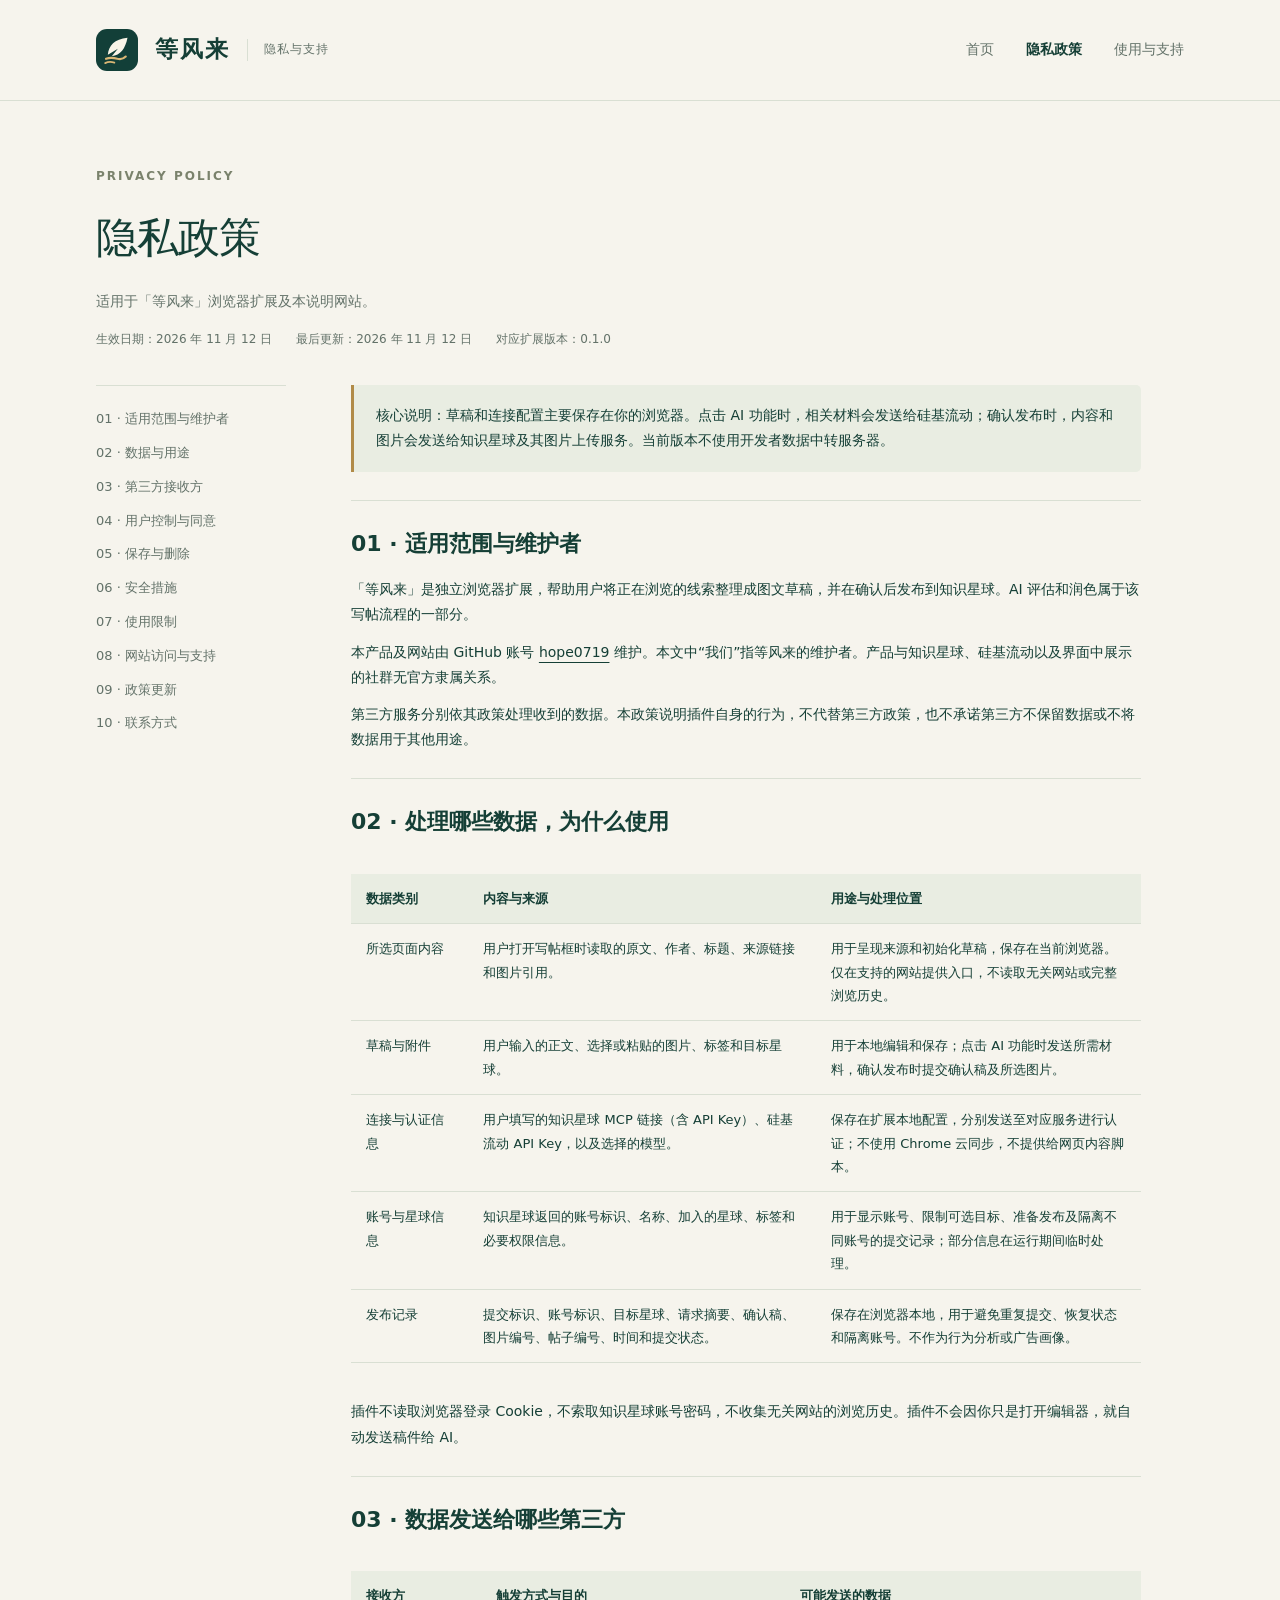
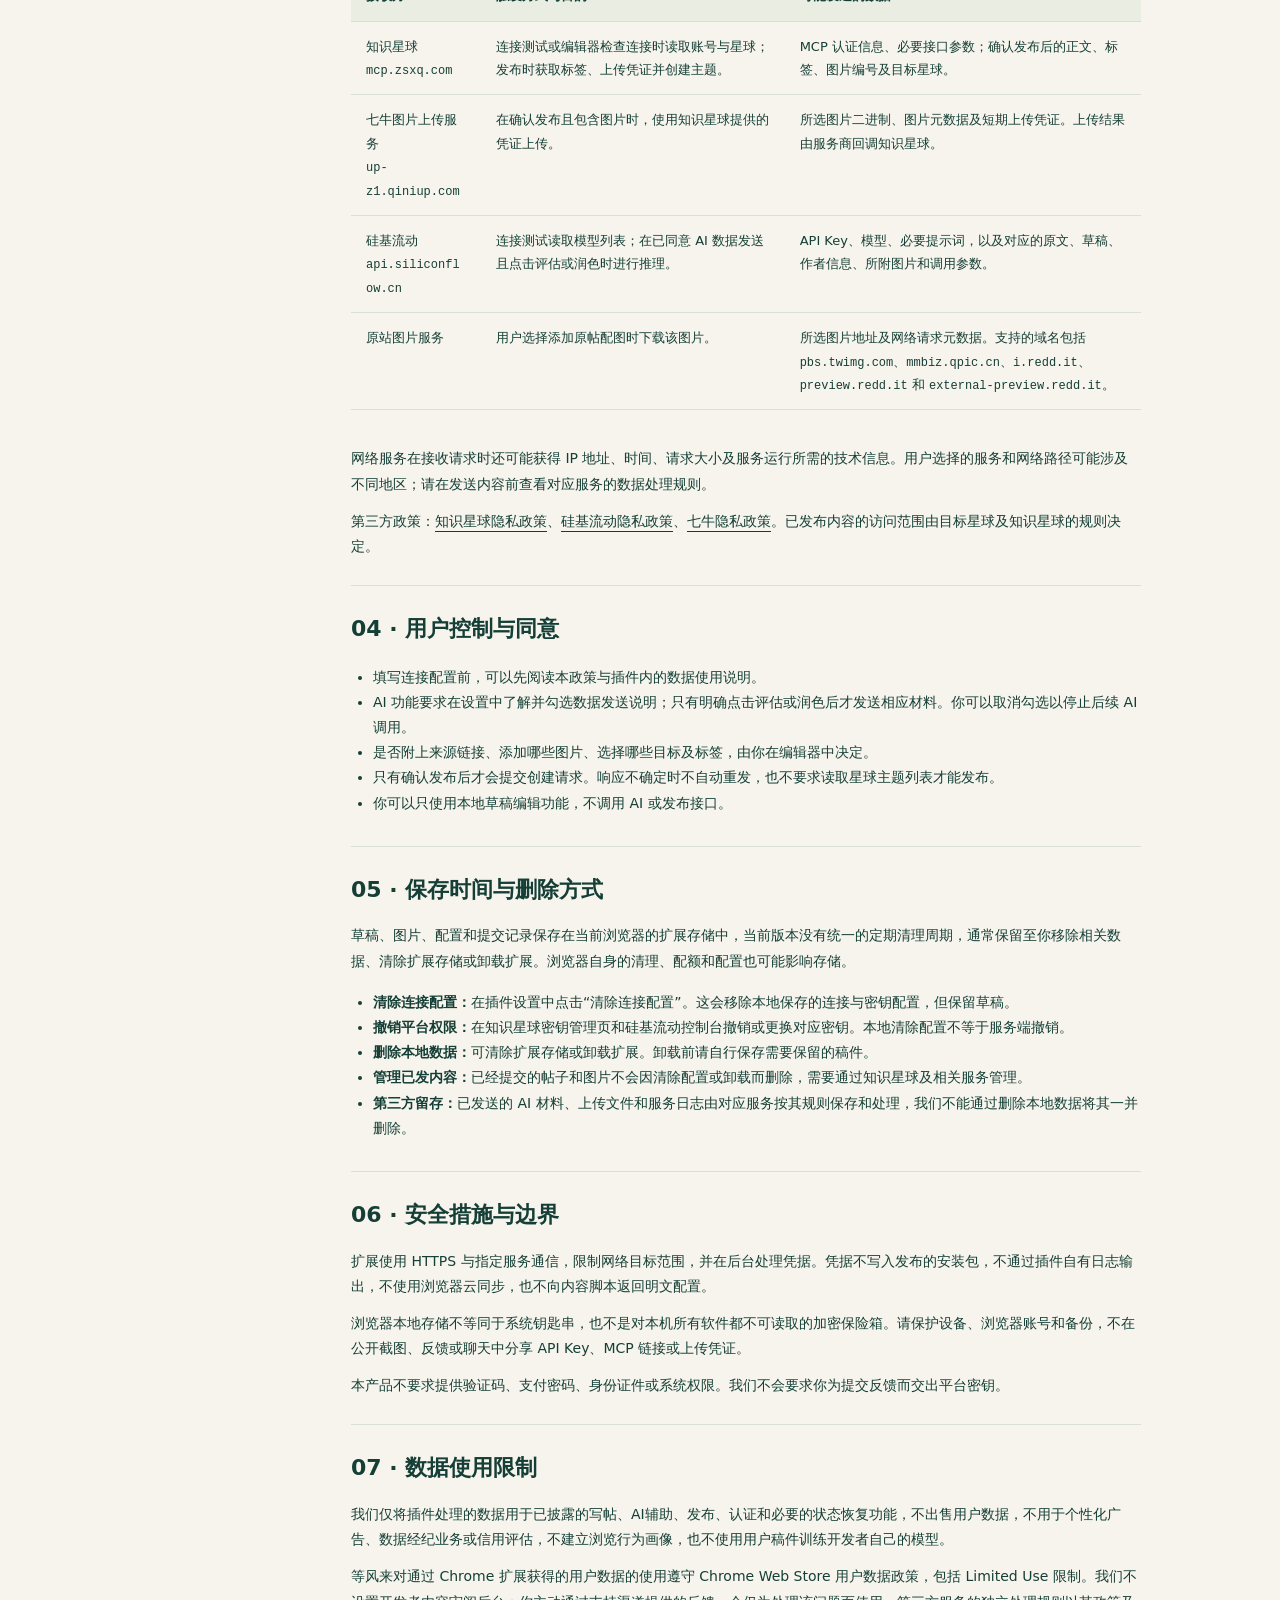
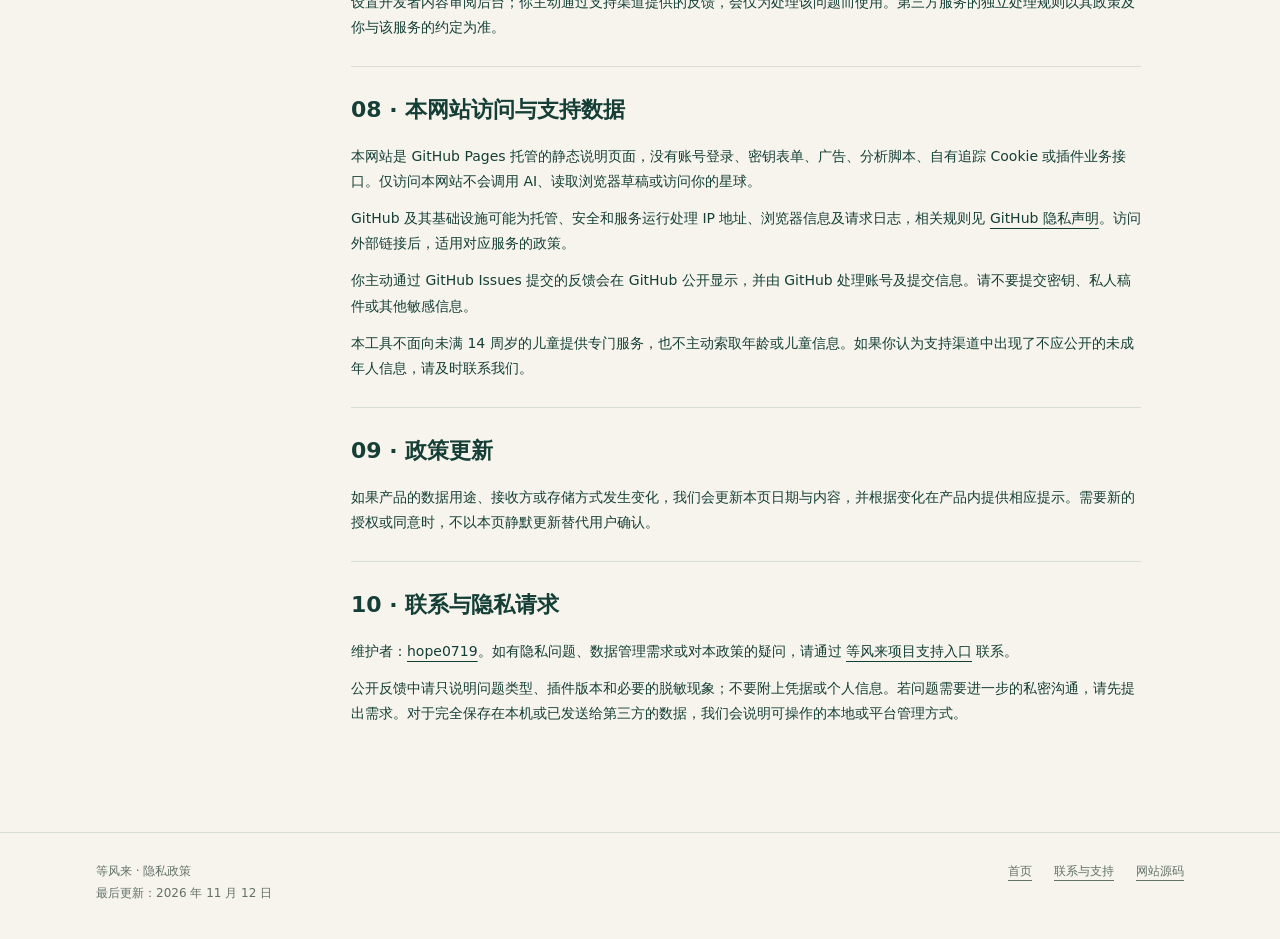
==== privacy.html @ 622b6e13 "Add Dengfenglai privacy and support website" ====
<!doctype html>
<html lang="zh-CN"><head><meta charset="utf-8"><meta name="viewport" content="width=device-width,initial-scale=1"><meta name="description" content="等风来 Chrome 扩展隐私政策：数据类别、使用目的、第三方共享、存储和删除，以及开发者联系方式。"><meta name="theme-color" content="#153f36"><title>隐私政策 · 等风来</title><link rel="icon" type="image/svg+xml" href="assets/logo.svg"><link rel="stylesheet" href="styles.css"></head>
<body><a class="skip" href="#main">跳到正文</a><header class="site-header"><div class="wrap header-inner"><a class="brand" href="./"><img src="assets/logo.svg" width="56" height="56" alt=""><span>等风来</span><small>隐私与支持</small></a><nav aria-label="主导航"><a href="./">首页</a><a href="privacy.html" aria-current="page">隐私政策</a><a href="support.html">使用与支持</a></nav></div></header>
<main id="main" class="wrap"><header class="page-heading"><span class="eyebrow">Privacy policy</span><h1>隐私政策</h1><p>适用于「等风来」浏览器扩展及本说明网站。</p><div class="meta"><span>生效日期：2026 年 11 月 12 日</span><span>最后更新：2026 年 11 月 12 日</span><span>对应扩展版本：0.1.0</span></div></header>
<div class="policy-layout"><aside class="toc" aria-label="政策目录"><a href="#scope">01 · 适用范围与维护者</a><a href="#data">02 · 数据与用途</a><a href="#sharing">03 · 第三方接收方</a><a href="#control">04 · 用户控制与同意</a><a href="#retention">05 · 保存与删除</a><a href="#security">06 · 安全措施</a><a href="#limited-use">07 · 使用限制</a><a href="#website">08 · 网站访问与支持</a><a href="#changes">09 · 政策更新</a><a href="#contact">10 · 联系方式</a></aside>
<article class="policy"><div class="notice">核心说明：草稿和连接配置主要保存在你的浏览器。点击 AI 功能时，相关材料会发送给硅基流动；确认发布时，内容和图片会发送给知识星球及其图片上传服务。当前版本不使用开发者数据中转服务器。</div>
<section id="scope"><h2>01 · 适用范围与维护者</h2><p>「等风来」是独立浏览器扩展，帮助用户将正在浏览的线索整理成图文草稿，并在确认后发布到知识星球。AI 评估和润色属于该写帖流程的一部分。</p><p>本产品及网站由 GitHub 账号 <a href="https://github.com/hope0719" rel="noopener noreferrer">hope0719</a> 维护。本文中“我们”指等风来的维护者。产品与知识星球、硅基流动以及界面中展示的社群无官方隶属关系。</p><p>第三方服务分别依其政策处理收到的数据。本政策说明插件自身的行为，不代替第三方政策，也不承诺第三方不保留数据或不将数据用于其他用途。</p></section>
<section id="data"><h2>02 · 处理哪些数据，为什么使用</h2><div class="table-wrap"><table><thead><tr><th scope="col">数据类别</th><th scope="col">内容与来源</th><th scope="col">用途与处理位置</th></tr></thead><tbody>
<tr><td>所选页面内容</td><td>用户打开写帖框时读取的原文、作者、标题、来源链接和图片引用。</td><td>用于呈现来源和初始化草稿，保存在当前浏览器。仅在支持的网站提供入口，不读取无关网站或完整浏览历史。</td></tr>
<tr><td>草稿与附件</td><td>用户输入的正文、选择或粘贴的图片、标签和目标星球。</td><td>用于本地编辑和保存；点击 AI 功能时发送所需材料，确认发布时提交确认稿及所选图片。</td></tr>
<tr><td>连接与认证信息</td><td>用户填写的知识星球 MCP 链接（含 API Key）、硅基流动 API Key，以及选择的模型。</td><td>保存在扩展本地配置，分别发送至对应服务进行认证；不使用 Chrome 云同步，不提供给网页内容脚本。</td></tr>
<tr><td>账号与星球信息</td><td>知识星球返回的账号标识、名称、加入的星球、标签和必要权限信息。</td><td>用于显示账号、限制可选目标、准备发布及隔离不同账号的提交记录；部分信息在运行期间临时处理。</td></tr>
<tr><td>发布记录</td><td>提交标识、账号标识、目标星球、请求摘要、确认稿、图片编号、帖子编号、时间和提交状态。</td><td>保存在浏览器本地，用于避免重复提交、恢复状态和隔离账号。不作为行为分析或广告画像。</td></tr>
</tbody></table></div><p>插件不读取浏览器登录 Cookie，不索取知识星球账号密码，不收集无关网站的浏览历史。插件不会因你只是打开编辑器，就自动发送稿件给 AI。</p></section>
<section id="sharing"><h2>03 · 数据发送给哪些第三方</h2><div class="table-wrap"><table><thead><tr><th scope="col">接收方</th><th scope="col">触发方式与目的</th><th scope="col">可能发送的数据</th></tr></thead><tbody>
<tr><td>知识星球<br><code>mcp.zsxq.com</code></td><td>连接测试或编辑器检查连接时读取账号与星球；发布时获取标签、上传凭证并创建主题。</td><td>MCP 认证信息、必要接口参数；确认发布后的正文、标签、图片编号及目标星球。</td></tr>
<tr><td>七牛图片上传服务<br><code>up-z1.qiniup.com</code></td><td>在确认发布且包含图片时，使用知识星球提供的凭证上传。</td><td>所选图片二进制、图片元数据及短期上传凭证。上传结果由服务商回调知识星球。</td></tr>
<tr><td>硅基流动<br><code>api.siliconflow.cn</code></td><td>连接测试读取模型列表；在已同意 AI 数据发送且点击评估或润色时进行推理。</td><td>API Key、模型、必要提示词，以及对应的原文、草稿、作者信息、所附图片和调用参数。</td></tr>
<tr><td>原站图片服务</td><td>用户选择添加原帖配图时下载该图片。</td><td>所选图片地址及网络请求元数据。支持的域名包括 <code>pbs.twimg.com</code>、<code>mmbiz.qpic.cn</code>、<code>i.redd.it</code>、<code>preview.redd.it</code> 和 <code>external-preview.redd.it</code>。</td></tr>
</tbody></table></div><p>网络服务在接收请求时还可能获得 IP 地址、时间、请求大小及服务运行所需的技术信息。用户选择的服务和网络路径可能涉及不同地区；请在发送内容前查看对应服务的数据处理规则。</p><p>第三方政策：<a href="https://support.zsxq.com/privacy.html" rel="noopener noreferrer">知识星球隐私政策</a>、<a href="https://docs.siliconflow.cn/docs/legals/privacy-policy" rel="noopener noreferrer">硅基流动隐私政策</a>、<a href="https://www.qiniu.com/privacy-right" rel="noopener noreferrer">七牛隐私政策</a>。已发布内容的访问范围由目标星球及知识星球的规则决定。</p></section>
<section id="control"><h2>04 · 用户控制与同意</h2><ul><li>填写连接配置前，可以先阅读本政策与插件内的数据使用说明。</li><li>AI 功能要求在设置中了解并勾选数据发送说明；只有明确点击评估或润色后才发送相应材料。你可以取消勾选以停止后续 AI 调用。</li><li>是否附上来源链接、添加哪些图片、选择哪些目标及标签，由你在编辑器中决定。</li><li>只有确认发布后才会提交创建请求。响应不确定时不自动重发，也不要求读取星球主题列表才能发布。</li><li>你可以只使用本地草稿编辑功能，不调用 AI 或发布接口。</li></ul></section>
<section id="retention"><h2>05 · 保存时间与删除方式</h2><p>草稿、图片、配置和提交记录保存在当前浏览器的扩展存储中，当前版本没有统一的定期清理周期，通常保留至你移除相关数据、清除扩展存储或卸载扩展。浏览器自身的清理、配额和配置也可能影响存储。</p><ul><li><strong>清除连接配置：</strong>在插件设置中点击“清除连接配置”。这会移除本地保存的连接与密钥配置，但保留草稿。</li><li><strong>撤销平台权限：</strong>在知识星球密钥管理页和硅基流动控制台撤销或更换对应密钥。本地清除配置不等于服务端撤销。</li><li><strong>删除本地数据：</strong>可清除扩展存储或卸载扩展。卸载前请自行保存需要保留的稿件。</li><li><strong>管理已发内容：</strong>已经提交的帖子和图片不会因清除配置或卸载而删除，需要通过知识星球及相关服务管理。</li><li><strong>第三方留存：</strong>已发送的 AI 材料、上传文件和服务日志由对应服务按其规则保存和处理，我们不能通过删除本地数据将其一并删除。</li></ul></section>
<section id="security"><h2>06 · 安全措施与边界</h2><p>扩展使用 HTTPS 与指定服务通信，限制网络目标范围，并在后台处理凭据。凭据不写入发布的安装包，不通过插件自有日志输出，不使用浏览器云同步，也不向内容脚本返回明文配置。</p><p>浏览器本地存储不等同于系统钥匙串，也不是对本机所有软件都不可读取的加密保险箱。请保护设备、浏览器账号和备份，不在公开截图、反馈或聊天中分享 API Key、MCP 链接或上传凭证。</p><p>本产品不要求提供验证码、支付密码、身份证件或系统权限。我们不会要求你为提交反馈而交出平台密钥。</p></section>
<section id="limited-use"><h2>07 · 数据使用限制</h2><p>我们仅将插件处理的数据用于已披露的写帖、AI辅助、发布、认证和必要的状态恢复功能，不出售用户数据，不用于个性化广告、数据经纪业务或信用评估，不建立浏览行为画像，也不使用用户稿件训练开发者自己的模型。</p><p>等风来对通过 Chrome 扩展获得的用户数据的使用遵守 Chrome Web Store 用户数据政策，包括 Limited Use 限制。我们不设置开发者内容审阅后台；你主动通过支持渠道提供的反馈，会仅为处理该问题而使用。第三方服务的独立处理规则以其政策及你与该服务的约定为准。</p></section>
<section id="website"><h2>08 · 本网站访问与支持数据</h2><p>本网站是 GitHub Pages 托管的静态说明页面，没有账号登录、密钥表单、广告、分析脚本、自有追踪 Cookie 或插件业务接口。仅访问本网站不会调用 AI、读取浏览器草稿或访问你的星球。</p><p>GitHub 及其基础设施可能为托管、安全和服务运行处理 IP 地址、浏览器信息及请求日志，相关规则见 <a href="https://docs.github.com/en/site-policy/privacy-policies/github-general-privacy-statement" rel="noopener noreferrer">GitHub 隐私声明</a>。访问外部链接后，适用对应服务的政策。</p><p>你主动通过 GitHub Issues 提交的反馈会在 GitHub 公开显示，并由 GitHub 处理账号及提交信息。请不要提交密钥、私人稿件或其他敏感信息。</p><p>本工具不面向未满 14 周岁的儿童提供专门服务，也不主动索取年龄或儿童信息。如果你认为支持渠道中出现了不应公开的未成年人信息，请及时联系我们。</p></section>
<section id="changes"><h2>09 · 政策更新</h2><p>如果产品的数据用途、接收方或存储方式发生变化，我们会更新本页日期与内容，并根据变化在产品内提供相应提示。需要新的授权或同意时，不以本页静默更新替代用户确认。</p></section>
<section id="contact"><h2>10 · 联系与隐私请求</h2><p>维护者：<a href="https://github.com/hope0719" rel="noopener noreferrer">hope0719</a>。如有隐私问题、数据管理需求或对本政策的疑问，请通过 <a href="https://github.com/hope0719/dengfenglai/issues/new?labels=privacy&amp;title=%5BPrivacy%5D%20" rel="noopener noreferrer">等风来项目支持入口</a> 联系。</p><p>公开反馈中请只说明问题类型、插件版本和必要的脱敏现象；不要附上凭据或个人信息。若问题需要进一步的私密沟通，请先提出需求。对于完全保存在本机或已发送给第三方的数据，我们会说明可操作的本地或平台管理方式。</p></section>
</article></div></main><footer class="site-footer"><div class="wrap footer-inner"><p>等风来 · 隐私政策<br>最后更新：2026 年 11 月 12 日</p><div class="footer-links"><a href="./">首页</a><a href="support.html">联系与支持</a><a href="https://github.com/hope0719/dengfenglai" rel="noopener noreferrer">网站源码</a></div></div></footer></body></html>
---- styles.css ----
@charset "UTF-8";
:root{color-scheme:light;--paper:#f6f4ed;--ink:#153f36;--muted:#637269;--line:#d9dfd3;--gold:#b18b48;--white:#fffef9;font-family:"PingFang SC","Microsoft YaHei",system-ui,sans-serif;font-size:16px;line-height:1.8;color:var(--ink);background:var(--paper)}
*{box-sizing:border-box}body{margin:0}a{color:inherit;text-underline-offset:5px;text-decoration-thickness:1px}a:hover{color:#8b692e}a:focus-visible,summary:focus-visible{outline:3px solid var(--gold);outline-offset:6px}img{max-width:100%}.skip{position:absolute;top:-100px;left:20px;padding:8px 15px;background:var(--white);z-index:10}.skip:focus{top:12px}.wrap{max-width:1160px;margin:auto;padding:0 36px}.site-header{border-bottom:1px solid var(--line)}.header-inner{display:flex;align-items:center;justify-content:space-between;min-height:100px;gap:25px}.brand{display:flex;align-items:center;text-decoration:none;gap:10px;font-size:23px;font-weight:650;letter-spacing:2px}.brand img{width:56px;height:56px;margin-left:-7px}.brand small{font-weight:400;letter-spacing:1px;font-size:12px;color:var(--muted);padding-left:16px;border-left:1px solid var(--line);margin-left:7px}nav{display:flex;gap:32px;font-size:14px}nav a{text-decoration:none;color:var(--muted)}nav a[aria-current=page]{color:var(--ink);font-weight:650}.eyebrow{text-transform:uppercase;letter-spacing:2px;color:#7a826c;font-size:12px;font-weight:550}.hero{display:grid;grid-template-columns:1.2fr 1fr;gap:65px;padding-top:88px;padding-bottom:88px;align-items:center}.hero h1{font-size:clamp(36px,4vw,53px);font-weight:550;line-height:1.45;letter-spacing:-1.5px;margin:19px 0 25px}.hero p{font-size:17px;color:var(--muted);max-width:510px}.buttons{display:flex;gap:20px;align-items:center;margin-top:30px;flex-wrap:wrap}.button{display:inline-flex;align-items:center;justify-content:center;text-decoration:none;border:1px solid var(--ink);border-radius:5px;background:var(--ink);color:var(--white);padding:10px 24px;font-size:14px;font-weight:550}.button:hover{background:#255b4e;color:#fff}.text-link{font-size:14px}.flow{border:1px solid var(--line);border-radius:10px;background:#eeeee3;padding:28px 30px}.flow-label{font-size:12px;letter-spacing:2px;color:#6b795f;margin-bottom:23px}.flow-row{display:flex;align-items:center;justify-content:space-between;gap:14px;border-top:1px solid #d5dccd;padding:20px 0}.flow-row strong{font-size:16px;font-weight:600}.flow-row span{font-size:12px;color:var(--muted);max-width:165px;text-align:right}.flow-row:first-of-type{border:0}.flow-note{margin-top:12px;font-size:12px;color:#6b795f}.section{padding:56px 0;border-top:1px solid var(--line)}.section-title{font-size:27px;font-weight:550;letter-spacing:-.5px;margin:0 0 22px}.principles{display:grid;grid-template-columns:repeat(3,1fr);gap:42px}.principles h3{font-size:18px;font-weight:550}.principles p{font-size:14px;color:var(--muted)}.section-head{display:flex;justify-content:space-between;align-items:baseline;gap:24px}.faq{max-width:880px}details{border-top:1px solid var(--line);padding:18px 0}summary{cursor:pointer;font-weight:550;font-size:16px}details p{color:var(--muted);font-size:14px;margin-bottom:0}.site-footer{border-top:1px solid var(--line);padding:28px 0 35px;font-size:12px;color:var(--muted)}.footer-inner{display:flex;justify-content:space-between;gap:25px}.footer-inner p{margin:0}.footer-links{display:flex;gap:22px}.page-heading{padding-top:60px;padding-bottom:35px}.page-heading h1{font-size:42px;font-weight:550;letter-spacing:-1px;margin:10px 0 12px}.page-heading p{color:var(--muted);font-size:14px}.meta{display:flex;gap:24px;flex-wrap:wrap;font-size:12px;color:var(--muted)}.policy-layout{display:grid;grid-template-columns:190px minmax(0,1fr);gap:65px;padding-bottom:80px}.toc{position:sticky;top:24px;align-self:start;font-size:13px;line-height:2.6;border-top:1px solid var(--line);padding-top:16px}.toc a{display:block;text-decoration:none;color:var(--muted)}.toc a:hover{color:var(--ink)}.policy{max-width:790px}.policy section{border-top:1px solid var(--line);padding:23px 0 14px;scroll-margin-top:24px}.policy h2{font-size:22px;font-weight:600;margin:0 0 14px}.policy h3{font-size:17px;margin-top:24px}.policy p,.policy li{font-size:14px}.policy p{margin:12px 0}.policy ul,.policy ol{padding-left:22px}.notice{background:#e9ede2;border-left:3px solid var(--gold);padding:18px 22px;border-radius:0 5px 5px 0;font-size:14px;margin-bottom:28px}.table-wrap{overflow-x:auto}table{border-collapse:collapse;width:100%;font-size:13px;line-height:1.8;margin:18px 0 24px;text-align:left}th{font-weight:600;background:#e9ede2}td,th{padding:13px 15px;border-bottom:1px solid var(--line);vertical-align:top}th:first-child,td:first-child{min-width:115px}td:nth-child(2){min-width:185px}code{font:12px/1.6 ui-monospace,SFMono-Regular,Consolas,monospace;word-break:break-word}.support-content{max-width:780px;padding-bottom:80px}.support-content h2{font-size:23px;font-weight:550;margin-top:38px}.support-content p,.support-content li{font-size:15px;color:var(--muted)}.support-content li{margin:8px 0}.support-content .notice{color:var(--ink)}@media(max-width:760px){.wrap{padding:0 23px}.header-inner{min-height:85px;align-items:flex-start;padding-top:16px;padding-bottom:15px;flex-wrap:wrap;gap:5px}.brand{font-size:21px}.brand small{font-size:10px;padding-left:11px}.brand img{width:44px;height:44px}nav{gap:25px;margin-left:5px;font-size:13px}.hero{grid-template-columns:1fr;gap:30px;padding-top:45px;padding-bottom:45px}.hero h1{font-size:35px}.hero p{font-size:15px}.flow{padding:20px 24px}.principles{grid-template-columns:1fr;gap:8px}.principles h3{margin-bottom:5px}.section{padding:35px 0}.section-head{display:block}.section-title{font-size:24px}.footer-inner{flex-direction:column;gap:12px}.page-heading{padding-top:35px}.page-heading h1{font-size:34px}.policy-layout{grid-template-columns:1fr;gap:25px}.toc{position:static;display:flex;flex-wrap:wrap;gap:4px 18px;line-height:2}.toc a{font-size:12px}.policy h2{font-size:20px}td,th{padding:10px}.meta{gap:4px 18px}}
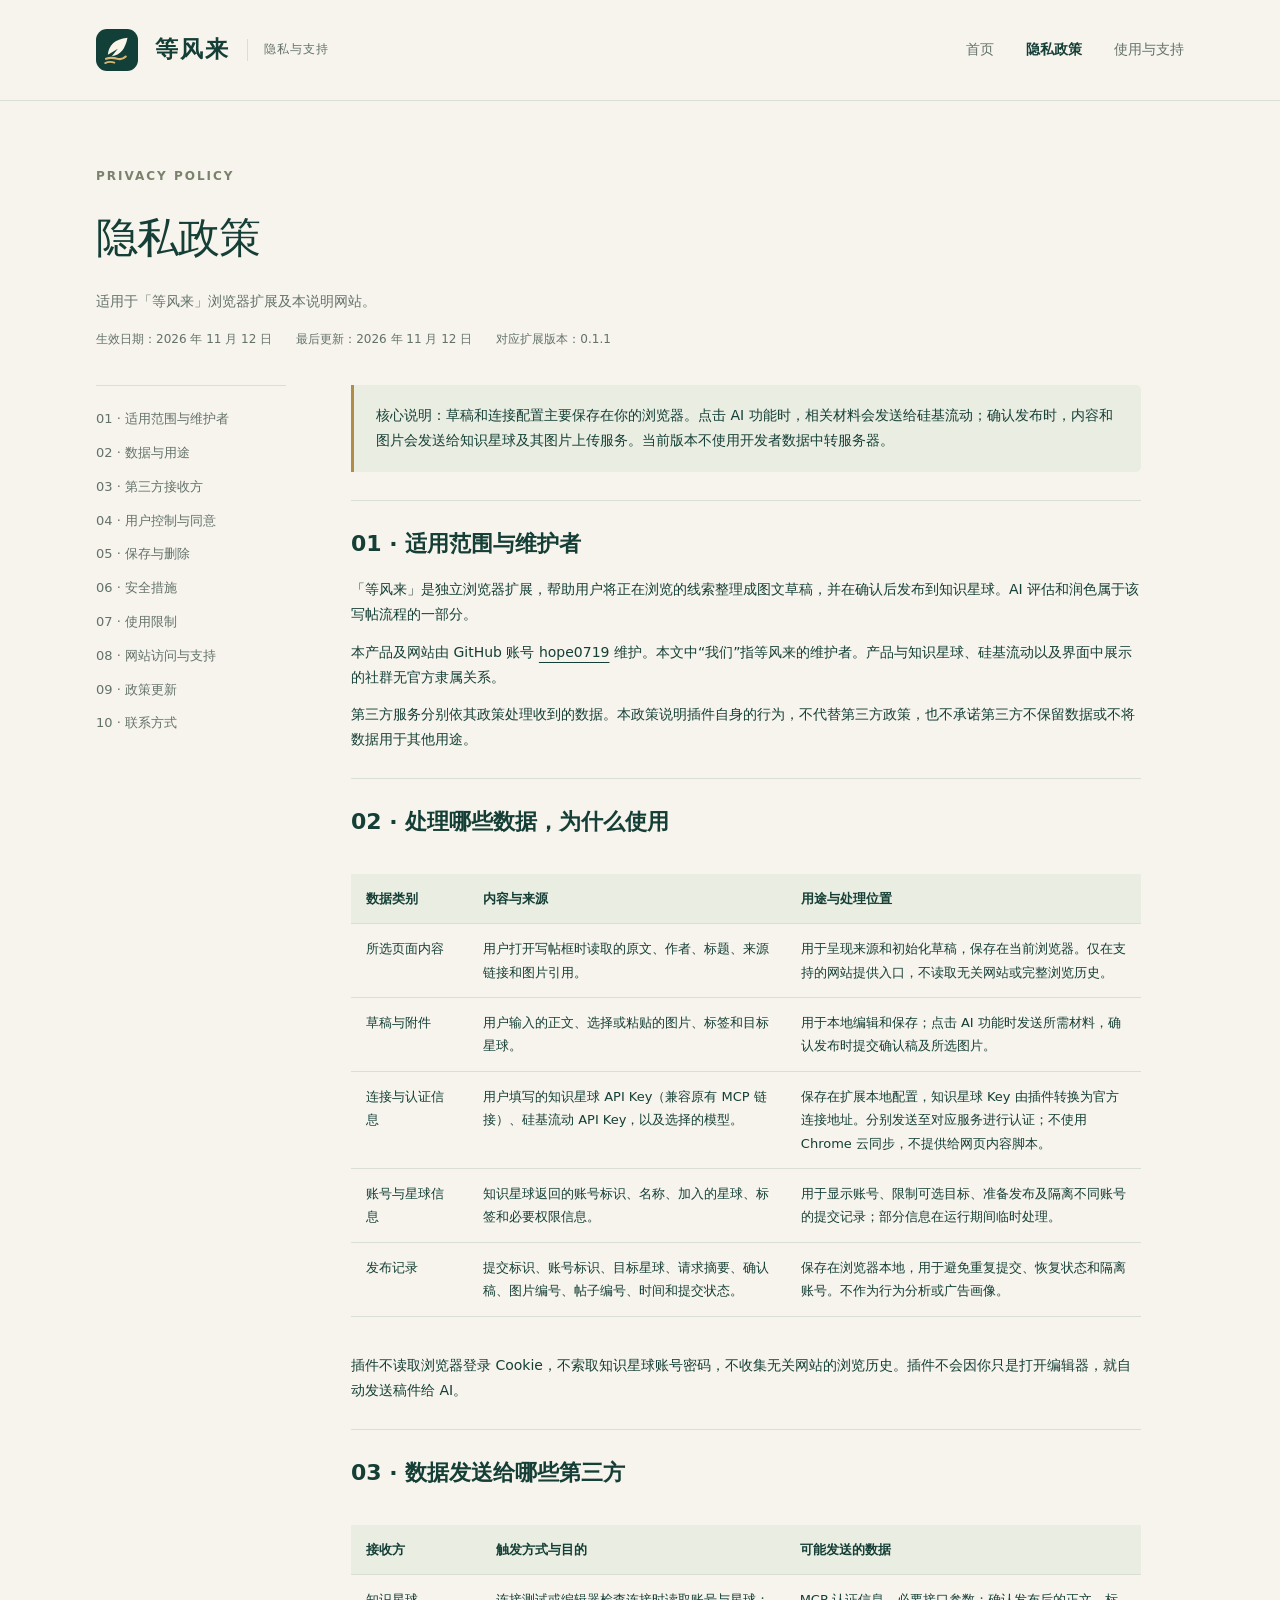
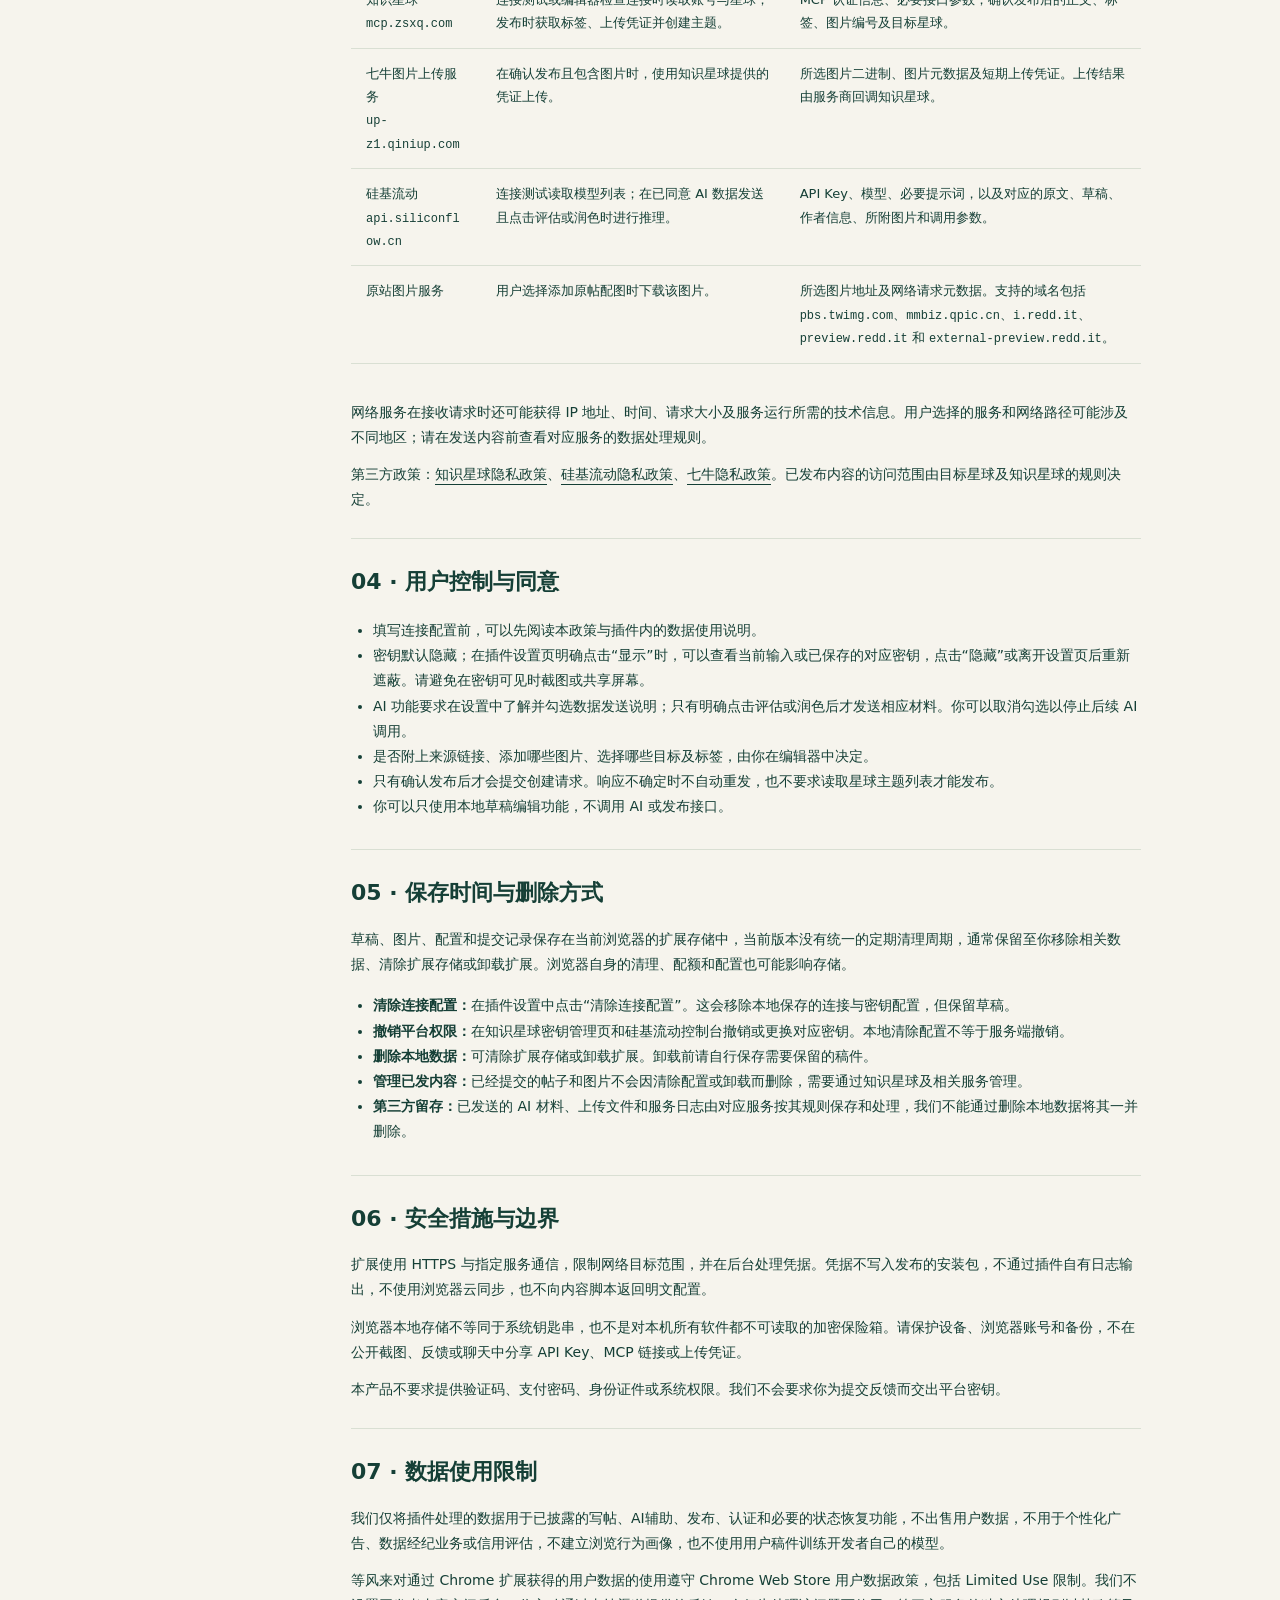
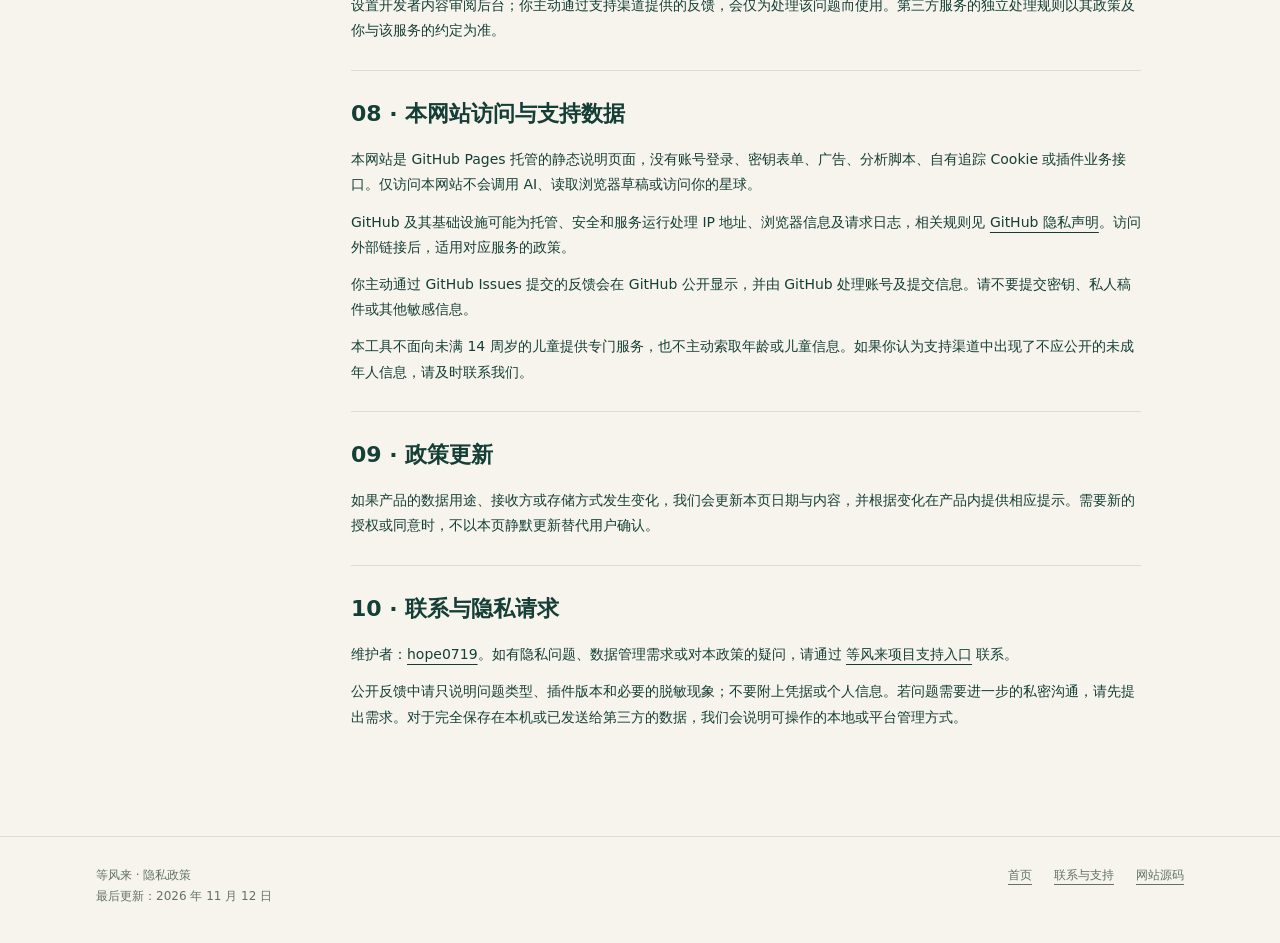
==== commit 608033e0: "Document direct API key setup and explicit credential visibility" ====
--- a/privacy.html
+++ b/privacy.html
@@ -1,14 +1,14 @@
 <!doctype html>
 <html lang="zh-CN"><head><meta charset="utf-8"><meta name="viewport" content="width=device-width,initial-scale=1"><meta name="description" content="等风来 Chrome 扩展隐私政策：数据类别、使用目的、第三方共享、存储和删除，以及开发者联系方式。"><meta name="theme-color" content="#153f36"><title>隐私政策 · 等风来</title><link rel="icon" type="image/svg+xml" href="assets/logo.svg"><link rel="stylesheet" href="styles.css"></head>
 <body><a class="skip" href="#main">跳到正文</a><header class="site-header"><div class="wrap header-inner"><a class="brand" href="./"><img src="assets/logo.svg" width="56" height="56" alt=""><span>等风来</span><small>隐私与支持</small></a><nav aria-label="主导航"><a href="./">首页</a><a href="privacy.html" aria-current="page">隐私政策</a><a href="support.html">使用与支持</a></nav></div></header>
-<main id="main" class="wrap"><header class="page-heading"><span class="eyebrow">Privacy policy</span><h1>隐私政策</h1><p>适用于「等风来」浏览器扩展及本说明网站。</p><div class="meta"><span>生效日期：2026 年 11 月 12 日</span><span>最后更新：2026 年 11 月 12 日</span><span>对应扩展版本：0.1.0</span></div></header>
+<main id="main" class="wrap"><header class="page-heading"><span class="eyebrow">Privacy policy</span><h1>隐私政策</h1><p>适用于「等风来」浏览器扩展及本说明网站。</p><div class="meta"><span>生效日期：2026 年 11 月 12 日</span><span>最后更新：2026 年 11 月 12 日</span><span>对应扩展版本：0.1.1</span></div></header>
 <div class="policy-layout"><aside class="toc" aria-label="政策目录"><a href="#scope">01 · 适用范围与维护者</a><a href="#data">02 · 数据与用途</a><a href="#sharing">03 · 第三方接收方</a><a href="#control">04 · 用户控制与同意</a><a href="#retention">05 · 保存与删除</a><a href="#security">06 · 安全措施</a><a href="#limited-use">07 · 使用限制</a><a href="#website">08 · 网站访问与支持</a><a href="#changes">09 · 政策更新</a><a href="#contact">10 · 联系方式</a></aside>
 <article class="policy"><div class="notice">核心说明：草稿和连接配置主要保存在你的浏览器。点击 AI 功能时，相关材料会发送给硅基流动；确认发布时，内容和图片会发送给知识星球及其图片上传服务。当前版本不使用开发者数据中转服务器。</div>
 <section id="scope"><h2>01 · 适用范围与维护者</h2><p>「等风来」是独立浏览器扩展，帮助用户将正在浏览的线索整理成图文草稿，并在确认后发布到知识星球。AI 评估和润色属于该写帖流程的一部分。</p><p>本产品及网站由 GitHub 账号 <a href="https://github.com/hope0719" rel="noopener noreferrer">hope0719</a> 维护。本文中“我们”指等风来的维护者。产品与知识星球、硅基流动以及界面中展示的社群无官方隶属关系。</p><p>第三方服务分别依其政策处理收到的数据。本政策说明插件自身的行为，不代替第三方政策，也不承诺第三方不保留数据或不将数据用于其他用途。</p></section>
 <section id="data"><h2>02 · 处理哪些数据，为什么使用</h2><div class="table-wrap"><table><thead><tr><th scope="col">数据类别</th><th scope="col">内容与来源</th><th scope="col">用途与处理位置</th></tr></thead><tbody>
 <tr><td>所选页面内容</td><td>用户打开写帖框时读取的原文、作者、标题、来源链接和图片引用。</td><td>用于呈现来源和初始化草稿，保存在当前浏览器。仅在支持的网站提供入口，不读取无关网站或完整浏览历史。</td></tr>
 <tr><td>草稿与附件</td><td>用户输入的正文、选择或粘贴的图片、标签和目标星球。</td><td>用于本地编辑和保存；点击 AI 功能时发送所需材料，确认发布时提交确认稿及所选图片。</td></tr>
-<tr><td>连接与认证信息</td><td>用户填写的知识星球 MCP 链接（含 API Key）、硅基流动 API Key，以及选择的模型。</td><td>保存在扩展本地配置，分别发送至对应服务进行认证；不使用 Chrome 云同步，不提供给网页内容脚本。</td></tr>
+<tr><td>连接与认证信息</td><td>用户填写的知识星球 API Key（兼容原有 MCP 链接）、硅基流动 API Key，以及选择的模型。</td><td>保存在扩展本地配置，知识星球 Key 由插件转换为官方连接地址。分别发送至对应服务进行认证；不使用 Chrome 云同步，不提供给网页内容脚本。</td></tr>
 <tr><td>账号与星球信息</td><td>知识星球返回的账号标识、名称、加入的星球、标签和必要权限信息。</td><td>用于显示账号、限制可选目标、准备发布及隔离不同账号的提交记录；部分信息在运行期间临时处理。</td></tr>
 <tr><td>发布记录</td><td>提交标识、账号标识、目标星球、请求摘要、确认稿、图片编号、帖子编号、时间和提交状态。</td><td>保存在浏览器本地，用于避免重复提交、恢复状态和隔离账号。不作为行为分析或广告画像。</td></tr>
 </tbody></table></div><p>插件不读取浏览器登录 Cookie，不索取知识星球账号密码，不收集无关网站的浏览历史。插件不会因你只是打开编辑器，就自动发送稿件给 AI。</p></section>
@@ -18,7 +18,7 @@
 <tr><td>硅基流动<br><code>api.siliconflow.cn</code></td><td>连接测试读取模型列表；在已同意 AI 数据发送且点击评估或润色时进行推理。</td><td>API Key、模型、必要提示词，以及对应的原文、草稿、作者信息、所附图片和调用参数。</td></tr>
 <tr><td>原站图片服务</td><td>用户选择添加原帖配图时下载该图片。</td><td>所选图片地址及网络请求元数据。支持的域名包括 <code>pbs.twimg.com</code>、<code>mmbiz.qpic.cn</code>、<code>i.redd.it</code>、<code>preview.redd.it</code> 和 <code>external-preview.redd.it</code>。</td></tr>
 </tbody></table></div><p>网络服务在接收请求时还可能获得 IP 地址、时间、请求大小及服务运行所需的技术信息。用户选择的服务和网络路径可能涉及不同地区；请在发送内容前查看对应服务的数据处理规则。</p><p>第三方政策：<a href="https://support.zsxq.com/privacy.html" rel="noopener noreferrer">知识星球隐私政策</a>、<a href="https://docs.siliconflow.cn/docs/legals/privacy-policy" rel="noopener noreferrer">硅基流动隐私政策</a>、<a href="https://www.qiniu.com/privacy-right" rel="noopener noreferrer">七牛隐私政策</a>。已发布内容的访问范围由目标星球及知识星球的规则决定。</p></section>
-<section id="control"><h2>04 · 用户控制与同意</h2><ul><li>填写连接配置前，可以先阅读本政策与插件内的数据使用说明。</li><li>AI 功能要求在设置中了解并勾选数据发送说明；只有明确点击评估或润色后才发送相应材料。你可以取消勾选以停止后续 AI 调用。</li><li>是否附上来源链接、添加哪些图片、选择哪些目标及标签，由你在编辑器中决定。</li><li>只有确认发布后才会提交创建请求。响应不确定时不自动重发，也不要求读取星球主题列表才能发布。</li><li>你可以只使用本地草稿编辑功能，不调用 AI 或发布接口。</li></ul></section>
+<section id="control"><h2>04 · 用户控制与同意</h2><ul><li>填写连接配置前，可以先阅读本政策与插件内的数据使用说明。</li><li>密钥默认隐藏；在插件设置页明确点击“显示”时，可以查看当前输入或已保存的对应密钥，点击“隐藏”或离开设置页后重新遮蔽。请避免在密钥可见时截图或共享屏幕。</li><li>AI 功能要求在设置中了解并勾选数据发送说明；只有明确点击评估或润色后才发送相应材料。你可以取消勾选以停止后续 AI 调用。</li><li>是否附上来源链接、添加哪些图片、选择哪些目标及标签，由你在编辑器中决定。</li><li>只有确认发布后才会提交创建请求。响应不确定时不自动重发，也不要求读取星球主题列表才能发布。</li><li>你可以只使用本地草稿编辑功能，不调用 AI 或发布接口。</li></ul></section>
 <section id="retention"><h2>05 · 保存时间与删除方式</h2><p>草稿、图片、配置和提交记录保存在当前浏览器的扩展存储中，当前版本没有统一的定期清理周期，通常保留至你移除相关数据、清除扩展存储或卸载扩展。浏览器自身的清理、配额和配置也可能影响存储。</p><ul><li><strong>清除连接配置：</strong>在插件设置中点击“清除连接配置”。这会移除本地保存的连接与密钥配置，但保留草稿。</li><li><strong>撤销平台权限：</strong>在知识星球密钥管理页和硅基流动控制台撤销或更换对应密钥。本地清除配置不等于服务端撤销。</li><li><strong>删除本地数据：</strong>可清除扩展存储或卸载扩展。卸载前请自行保存需要保留的稿件。</li><li><strong>管理已发内容：</strong>已经提交的帖子和图片不会因清除配置或卸载而删除，需要通过知识星球及相关服务管理。</li><li><strong>第三方留存：</strong>已发送的 AI 材料、上传文件和服务日志由对应服务按其规则保存和处理，我们不能通过删除本地数据将其一并删除。</li></ul></section>
 <section id="security"><h2>06 · 安全措施与边界</h2><p>扩展使用 HTTPS 与指定服务通信，限制网络目标范围，并在后台处理凭据。凭据不写入发布的安装包，不通过插件自有日志输出，不使用浏览器云同步，也不向内容脚本返回明文配置。</p><p>浏览器本地存储不等同于系统钥匙串，也不是对本机所有软件都不可读取的加密保险箱。请保护设备、浏览器账号和备份，不在公开截图、反馈或聊天中分享 API Key、MCP 链接或上传凭证。</p><p>本产品不要求提供验证码、支付密码、身份证件或系统权限。我们不会要求你为提交反馈而交出平台密钥。</p></section>
 <section id="limited-use"><h2>07 · 数据使用限制</h2><p>我们仅将插件处理的数据用于已披露的写帖、AI辅助、发布、认证和必要的状态恢复功能，不出售用户数据，不用于个性化广告、数据经纪业务或信用评估，不建立浏览行为画像，也不使用用户稿件训练开发者自己的模型。</p><p>等风来对通过 Chrome 扩展获得的用户数据的使用遵守 Chrome Web Store 用户数据政策，包括 Limited Use 限制。我们不设置开发者内容审阅后台；你主动通过支持渠道提供的反馈，会仅为处理该问题而使用。第三方服务的独立处理规则以其政策及你与该服务的约定为准。</p></section>
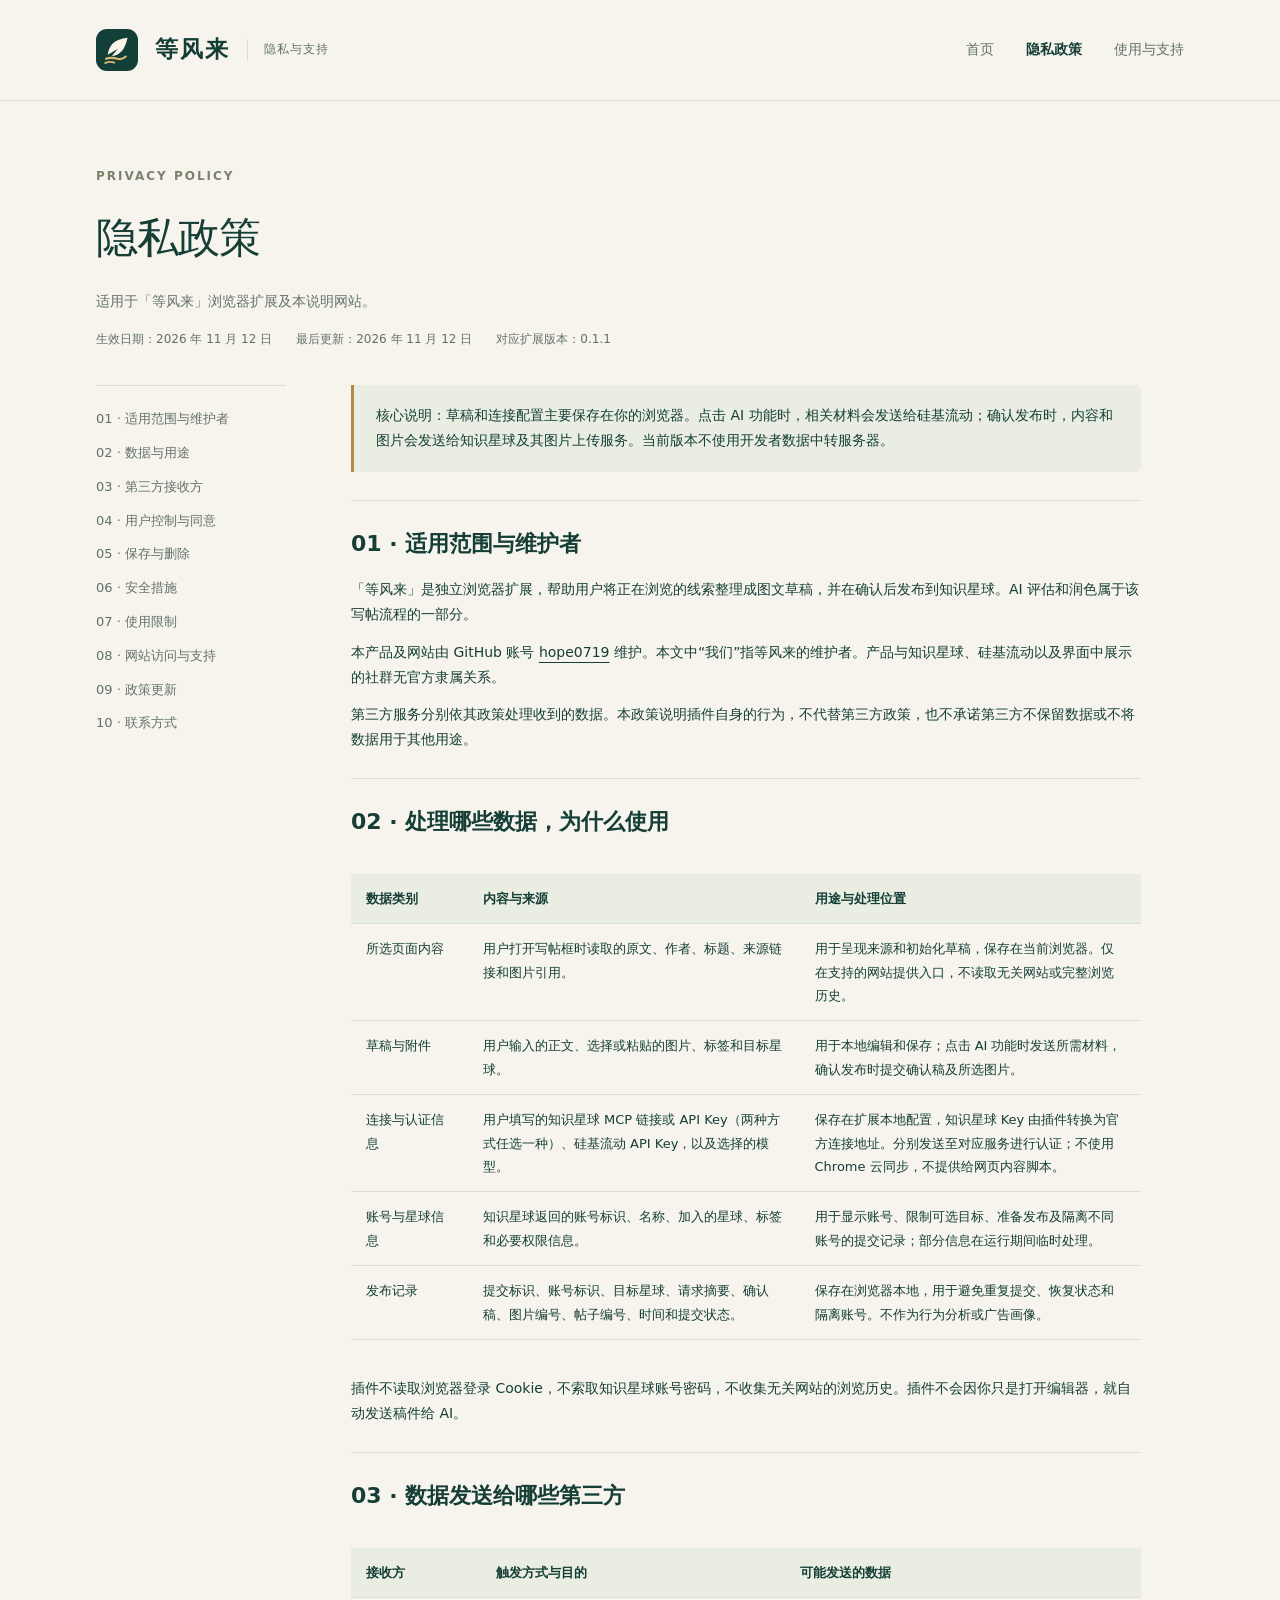
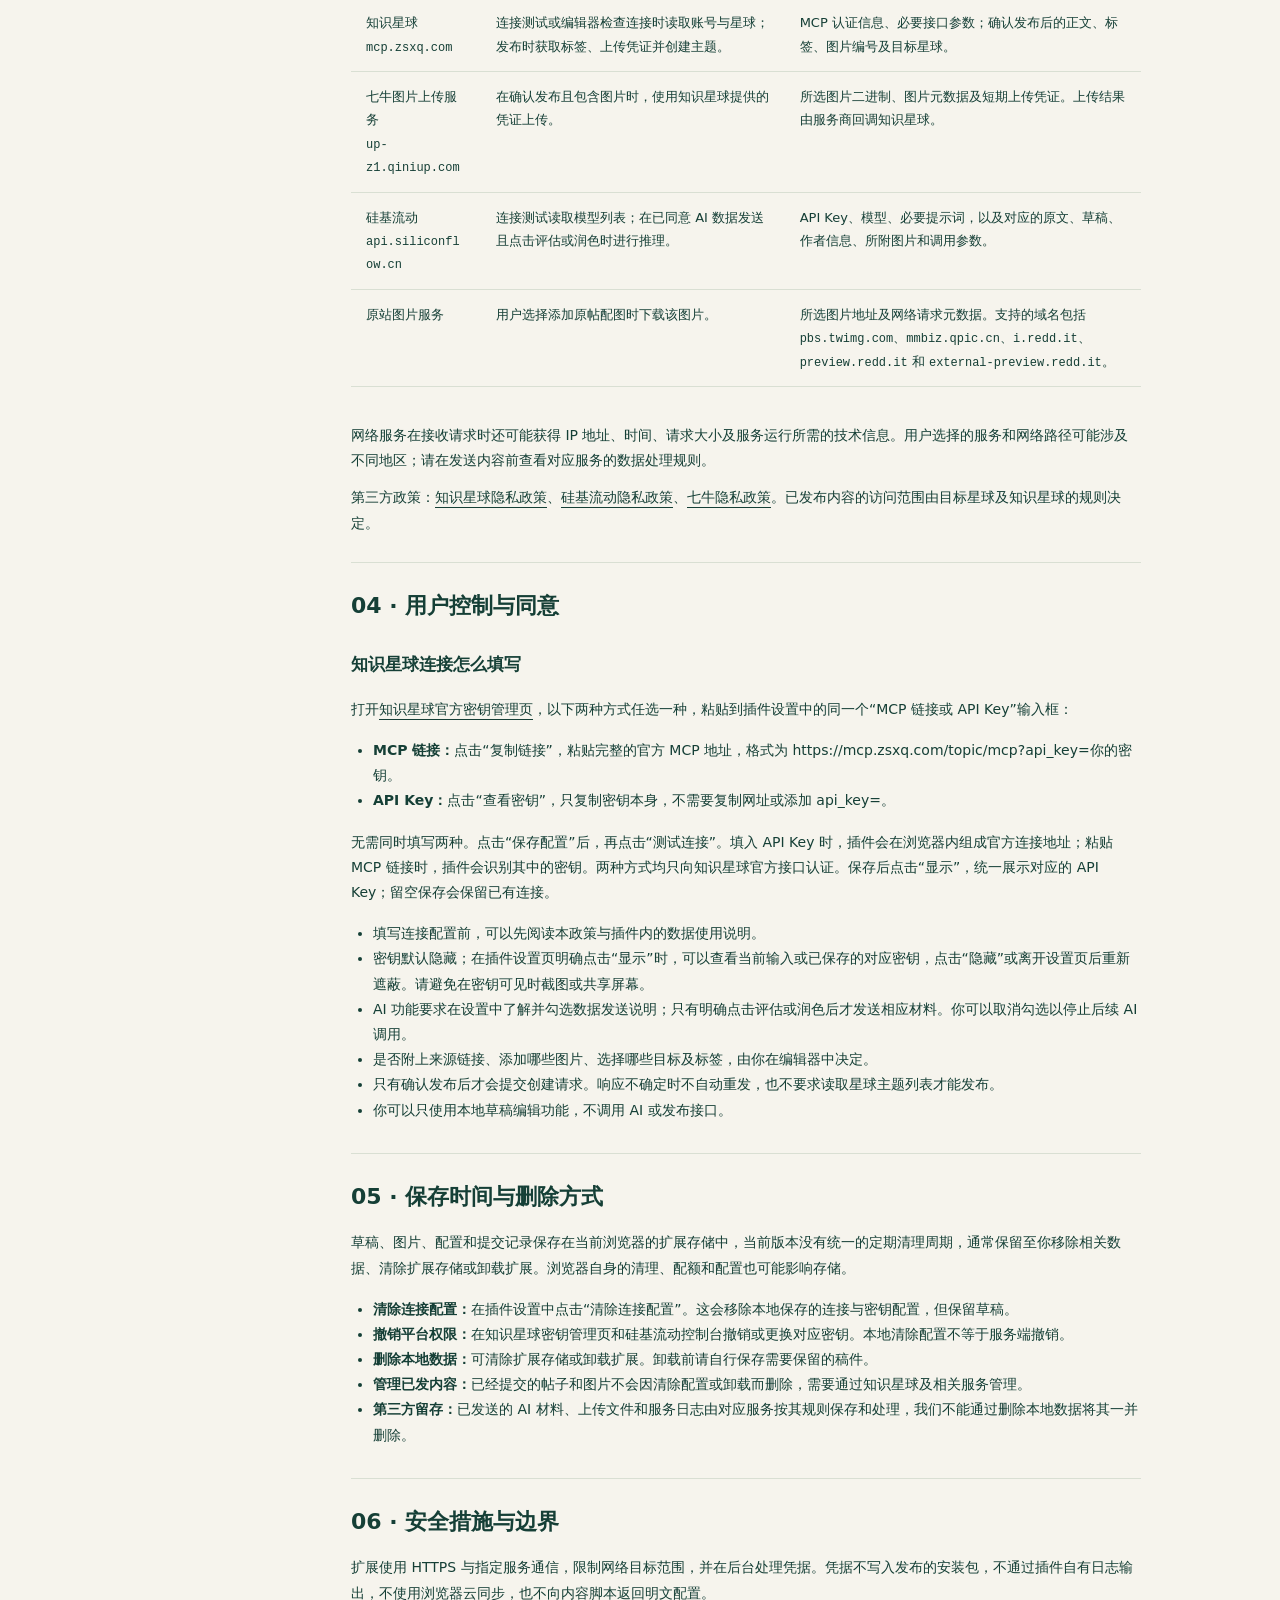
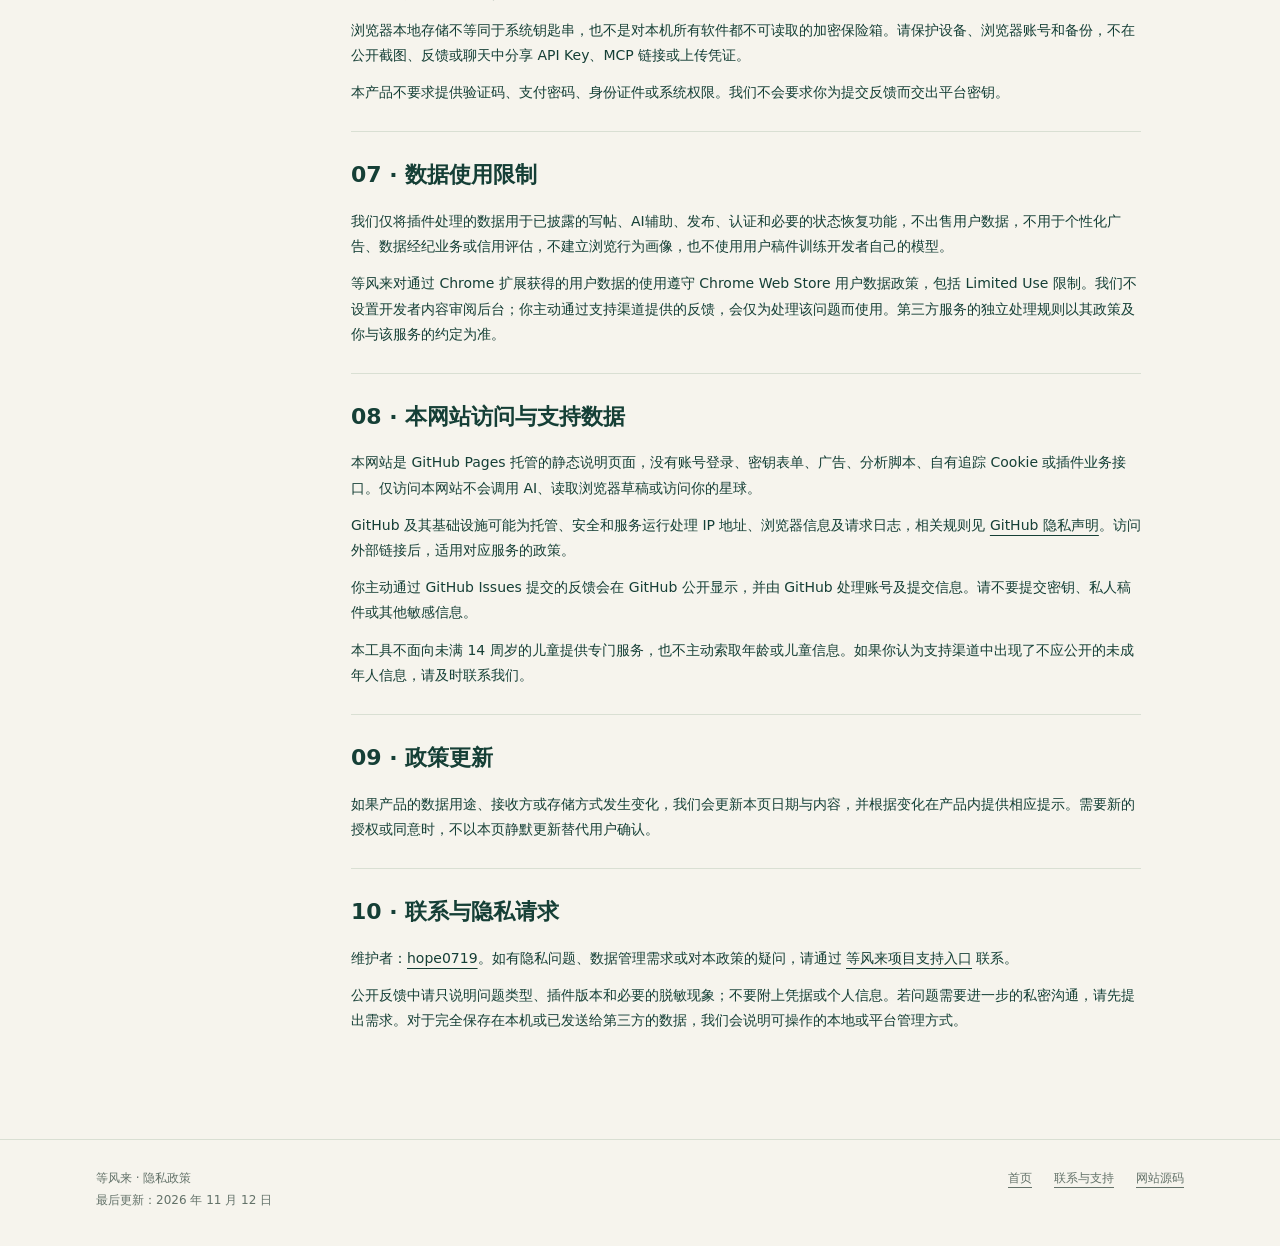
==== commit 3d7e9755: "Clarify both MCP URL and API key setup in privacy policy" ====
--- a/privacy.html
+++ b/privacy.html
@@ -8,7 +8,7 @@
 <section id="data"><h2>02 · 处理哪些数据，为什么使用</h2><div class="table-wrap"><table><thead><tr><th scope="col">数据类别</th><th scope="col">内容与来源</th><th scope="col">用途与处理位置</th></tr></thead><tbody>
 <tr><td>所选页面内容</td><td>用户打开写帖框时读取的原文、作者、标题、来源链接和图片引用。</td><td>用于呈现来源和初始化草稿，保存在当前浏览器。仅在支持的网站提供入口，不读取无关网站或完整浏览历史。</td></tr>
 <tr><td>草稿与附件</td><td>用户输入的正文、选择或粘贴的图片、标签和目标星球。</td><td>用于本地编辑和保存；点击 AI 功能时发送所需材料，确认发布时提交确认稿及所选图片。</td></tr>
-<tr><td>连接与认证信息</td><td>用户填写的知识星球 API Key（兼容原有 MCP 链接）、硅基流动 API Key，以及选择的模型。</td><td>保存在扩展本地配置，知识星球 Key 由插件转换为官方连接地址。分别发送至对应服务进行认证；不使用 Chrome 云同步，不提供给网页内容脚本。</td></tr>
+<tr><td>连接与认证信息</td><td>用户填写的知识星球 MCP 链接或 API Key（两种方式任选一种）、硅基流动 API Key，以及选择的模型。</td><td>保存在扩展本地配置，知识星球 Key 由插件转换为官方连接地址。分别发送至对应服务进行认证；不使用 Chrome 云同步，不提供给网页内容脚本。</td></tr>
 <tr><td>账号与星球信息</td><td>知识星球返回的账号标识、名称、加入的星球、标签和必要权限信息。</td><td>用于显示账号、限制可选目标、准备发布及隔离不同账号的提交记录；部分信息在运行期间临时处理。</td></tr>
 <tr><td>发布记录</td><td>提交标识、账号标识、目标星球、请求摘要、确认稿、图片编号、帖子编号、时间和提交状态。</td><td>保存在浏览器本地，用于避免重复提交、恢复状态和隔离账号。不作为行为分析或广告画像。</td></tr>
 </tbody></table></div><p>插件不读取浏览器登录 Cookie，不索取知识星球账号密码，不收集无关网站的浏览历史。插件不会因你只是打开编辑器，就自动发送稿件给 AI。</p></section>
@@ -18,7 +18,7 @@
 <tr><td>硅基流动<br><code>api.siliconflow.cn</code></td><td>连接测试读取模型列表；在已同意 AI 数据发送且点击评估或润色时进行推理。</td><td>API Key、模型、必要提示词，以及对应的原文、草稿、作者信息、所附图片和调用参数。</td></tr>
 <tr><td>原站图片服务</td><td>用户选择添加原帖配图时下载该图片。</td><td>所选图片地址及网络请求元数据。支持的域名包括 <code>pbs.twimg.com</code>、<code>mmbiz.qpic.cn</code>、<code>i.redd.it</code>、<code>preview.redd.it</code> 和 <code>external-preview.redd.it</code>。</td></tr>
 </tbody></table></div><p>网络服务在接收请求时还可能获得 IP 地址、时间、请求大小及服务运行所需的技术信息。用户选择的服务和网络路径可能涉及不同地区；请在发送内容前查看对应服务的数据处理规则。</p><p>第三方政策：<a href="https://support.zsxq.com/privacy.html" rel="noopener noreferrer">知识星球隐私政策</a>、<a href="https://docs.siliconflow.cn/docs/legals/privacy-policy" rel="noopener noreferrer">硅基流动隐私政策</a>、<a href="https://www.qiniu.com/privacy-right" rel="noopener noreferrer">七牛隐私政策</a>。已发布内容的访问范围由目标星球及知识星球的规则决定。</p></section>
-<section id="control"><h2>04 · 用户控制与同意</h2><ul><li>填写连接配置前，可以先阅读本政策与插件内的数据使用说明。</li><li>密钥默认隐藏；在插件设置页明确点击“显示”时，可以查看当前输入或已保存的对应密钥，点击“隐藏”或离开设置页后重新遮蔽。请避免在密钥可见时截图或共享屏幕。</li><li>AI 功能要求在设置中了解并勾选数据发送说明；只有明确点击评估或润色后才发送相应材料。你可以取消勾选以停止后续 AI 调用。</li><li>是否附上来源链接、添加哪些图片、选择哪些目标及标签，由你在编辑器中决定。</li><li>只有确认发布后才会提交创建请求。响应不确定时不自动重发，也不要求读取星球主题列表才能发布。</li><li>你可以只使用本地草稿编辑功能，不调用 AI 或发布接口。</li></ul></section>
+<section id="control"><h2>04 · 用户控制与同意</h2><h3>知识星球连接怎么填写</h3><p>打开<a href="https://garden.zsxq.com/jasmine/" target="_blank" rel="noopener noreferrer">知识星球官方密钥管理页</a>，以下两种方式任选一种，粘贴到插件设置中的同一个“MCP 链接或 API Key”输入框：</p><ul><li><strong>MCP 链接：</strong>点击“复制链接”，粘贴完整的官方 MCP 地址，格式为 https://mcp.zsxq.com/topic/mcp?api_key=你的密钥。</li><li><strong>API Key：</strong>点击“查看密钥”，只复制密钥本身，不需要复制网址或添加 api_key=。</li></ul><p>无需同时填写两种。点击“保存配置”后，再点击“测试连接”。填入 API Key 时，插件会在浏览器内组成官方连接地址；粘贴 MCP 链接时，插件会识别其中的密钥。两种方式均只向知识星球官方接口认证。保存后点击“显示”，统一展示对应的 API Key；留空保存会保留已有连接。</p><ul><li>填写连接配置前，可以先阅读本政策与插件内的数据使用说明。</li><li>密钥默认隐藏；在插件设置页明确点击“显示”时，可以查看当前输入或已保存的对应密钥，点击“隐藏”或离开设置页后重新遮蔽。请避免在密钥可见时截图或共享屏幕。</li><li>AI 功能要求在设置中了解并勾选数据发送说明；只有明确点击评估或润色后才发送相应材料。你可以取消勾选以停止后续 AI 调用。</li><li>是否附上来源链接、添加哪些图片、选择哪些目标及标签，由你在编辑器中决定。</li><li>只有确认发布后才会提交创建请求。响应不确定时不自动重发，也不要求读取星球主题列表才能发布。</li><li>你可以只使用本地草稿编辑功能，不调用 AI 或发布接口。</li></ul></section>
 <section id="retention"><h2>05 · 保存时间与删除方式</h2><p>草稿、图片、配置和提交记录保存在当前浏览器的扩展存储中，当前版本没有统一的定期清理周期，通常保留至你移除相关数据、清除扩展存储或卸载扩展。浏览器自身的清理、配额和配置也可能影响存储。</p><ul><li><strong>清除连接配置：</strong>在插件设置中点击“清除连接配置”。这会移除本地保存的连接与密钥配置，但保留草稿。</li><li><strong>撤销平台权限：</strong>在知识星球密钥管理页和硅基流动控制台撤销或更换对应密钥。本地清除配置不等于服务端撤销。</li><li><strong>删除本地数据：</strong>可清除扩展存储或卸载扩展。卸载前请自行保存需要保留的稿件。</li><li><strong>管理已发内容：</strong>已经提交的帖子和图片不会因清除配置或卸载而删除，需要通过知识星球及相关服务管理。</li><li><strong>第三方留存：</strong>已发送的 AI 材料、上传文件和服务日志由对应服务按其规则保存和处理，我们不能通过删除本地数据将其一并删除。</li></ul></section>
 <section id="security"><h2>06 · 安全措施与边界</h2><p>扩展使用 HTTPS 与指定服务通信，限制网络目标范围，并在后台处理凭据。凭据不写入发布的安装包，不通过插件自有日志输出，不使用浏览器云同步，也不向内容脚本返回明文配置。</p><p>浏览器本地存储不等同于系统钥匙串，也不是对本机所有软件都不可读取的加密保险箱。请保护设备、浏览器账号和备份，不在公开截图、反馈或聊天中分享 API Key、MCP 链接或上传凭证。</p><p>本产品不要求提供验证码、支付密码、身份证件或系统权限。我们不会要求你为提交反馈而交出平台密钥。</p></section>
 <section id="limited-use"><h2>07 · 数据使用限制</h2><p>我们仅将插件处理的数据用于已披露的写帖、AI辅助、发布、认证和必要的状态恢复功能，不出售用户数据，不用于个性化广告、数据经纪业务或信用评估，不建立浏览行为画像，也不使用用户稿件训练开发者自己的模型。</p><p>等风来对通过 Chrome 扩展获得的用户数据的使用遵守 Chrome Web Store 用户数据政策，包括 Limited Use 限制。我们不设置开发者内容审阅后台；你主动通过支持渠道提供的反馈，会仅为处理该问题而使用。第三方服务的独立处理规则以其政策及你与该服务的约定为准。</p></section>
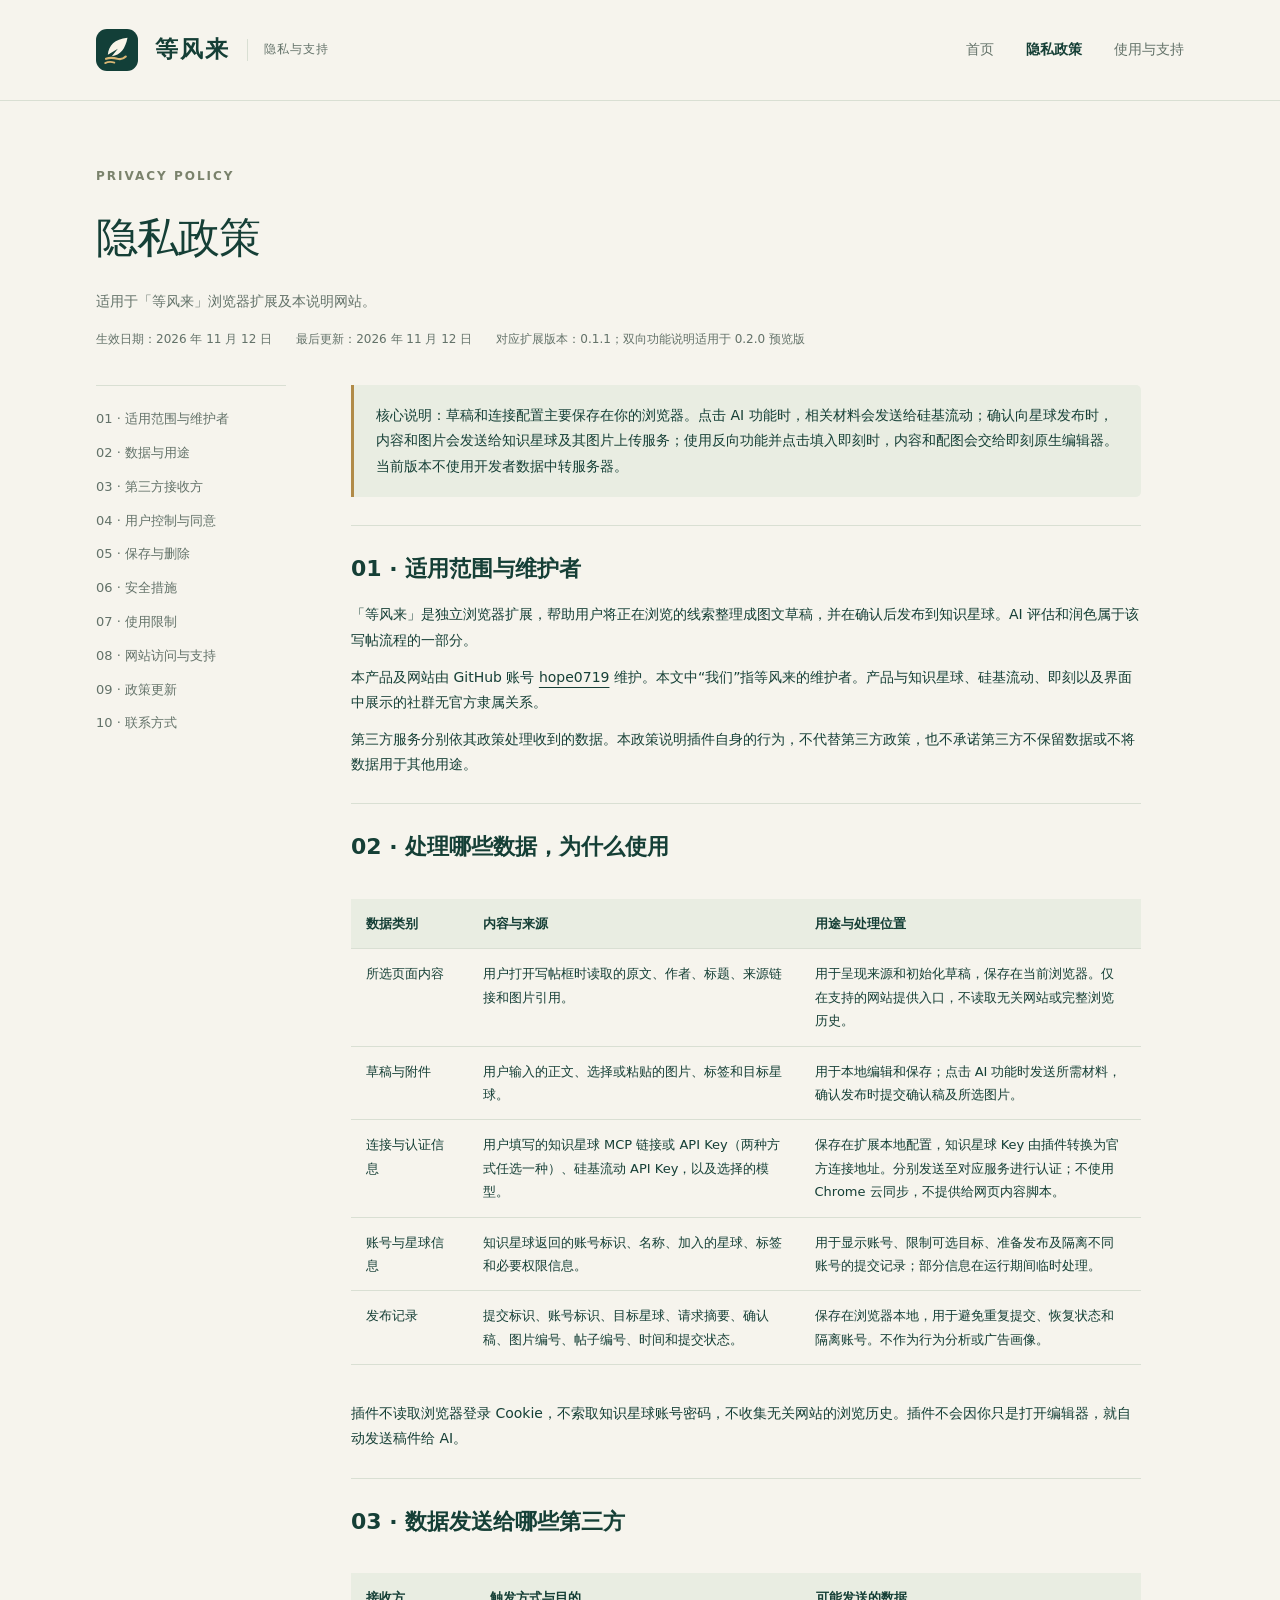
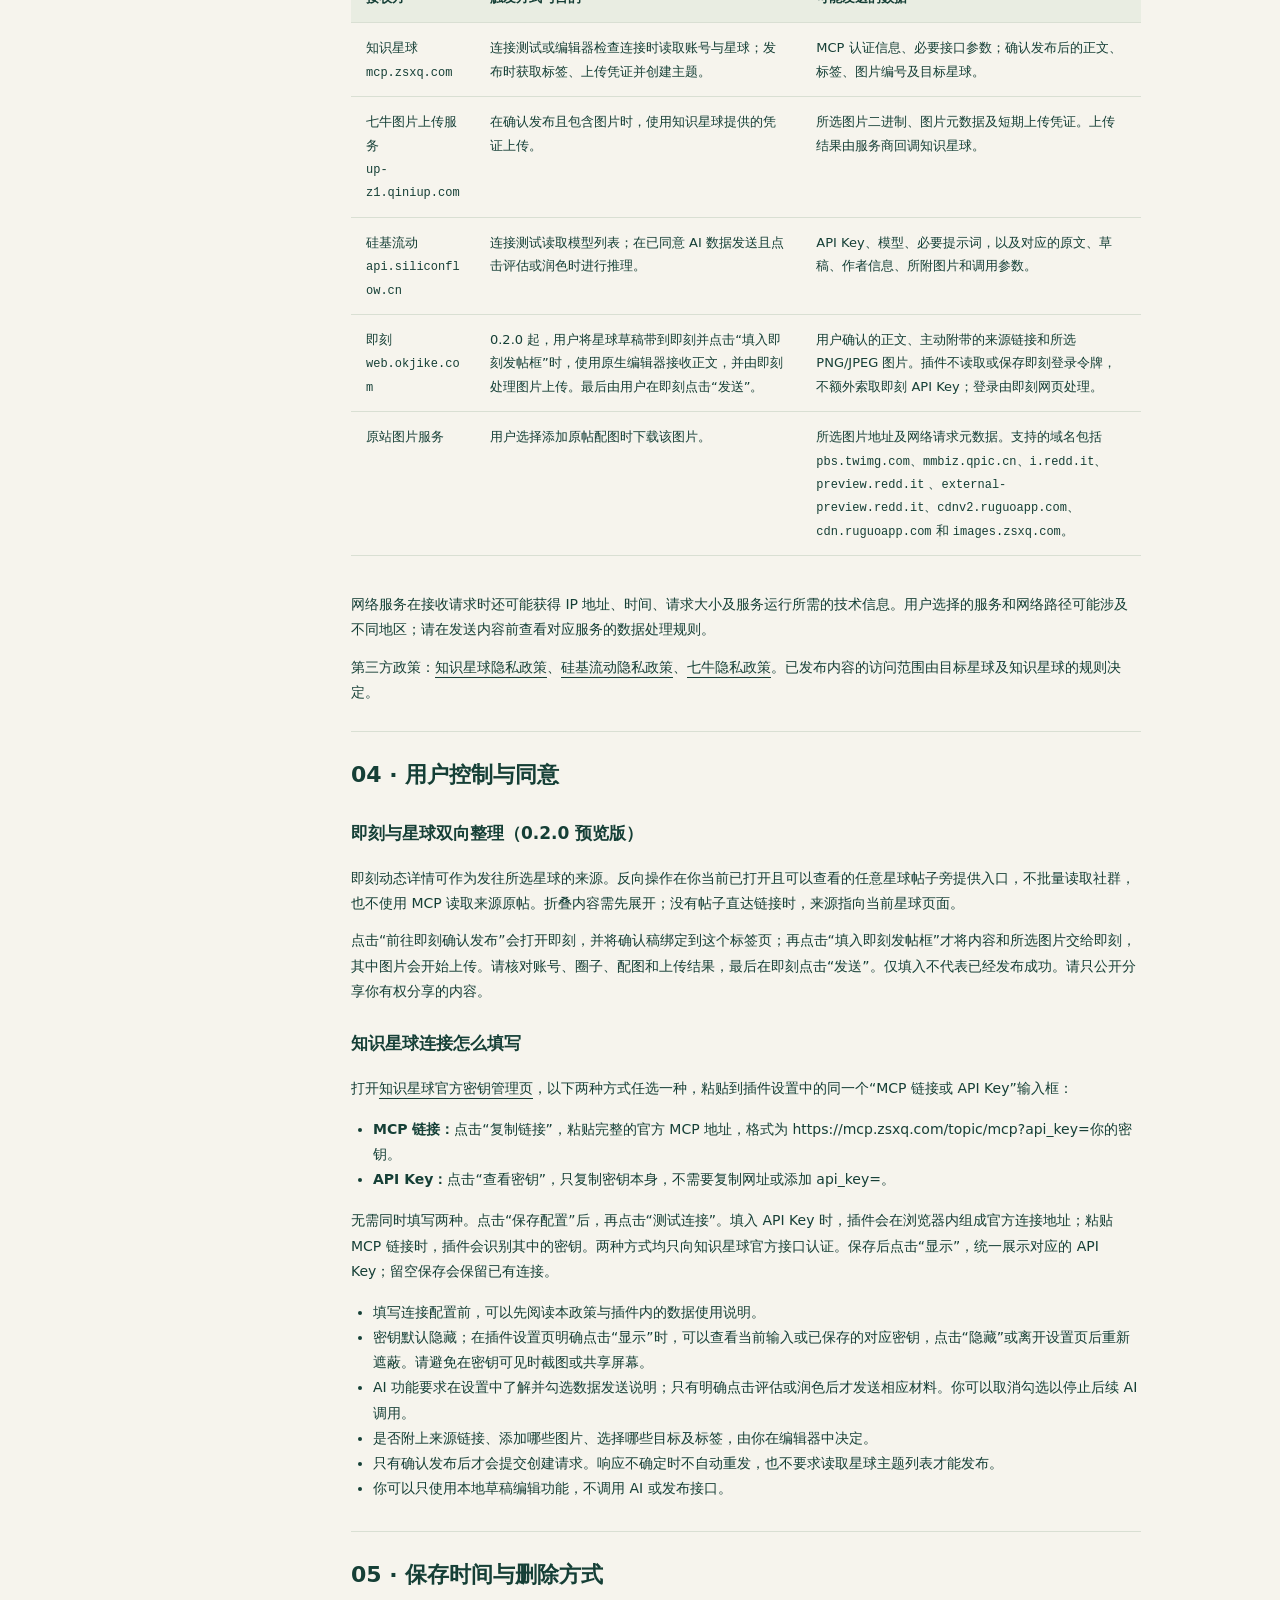
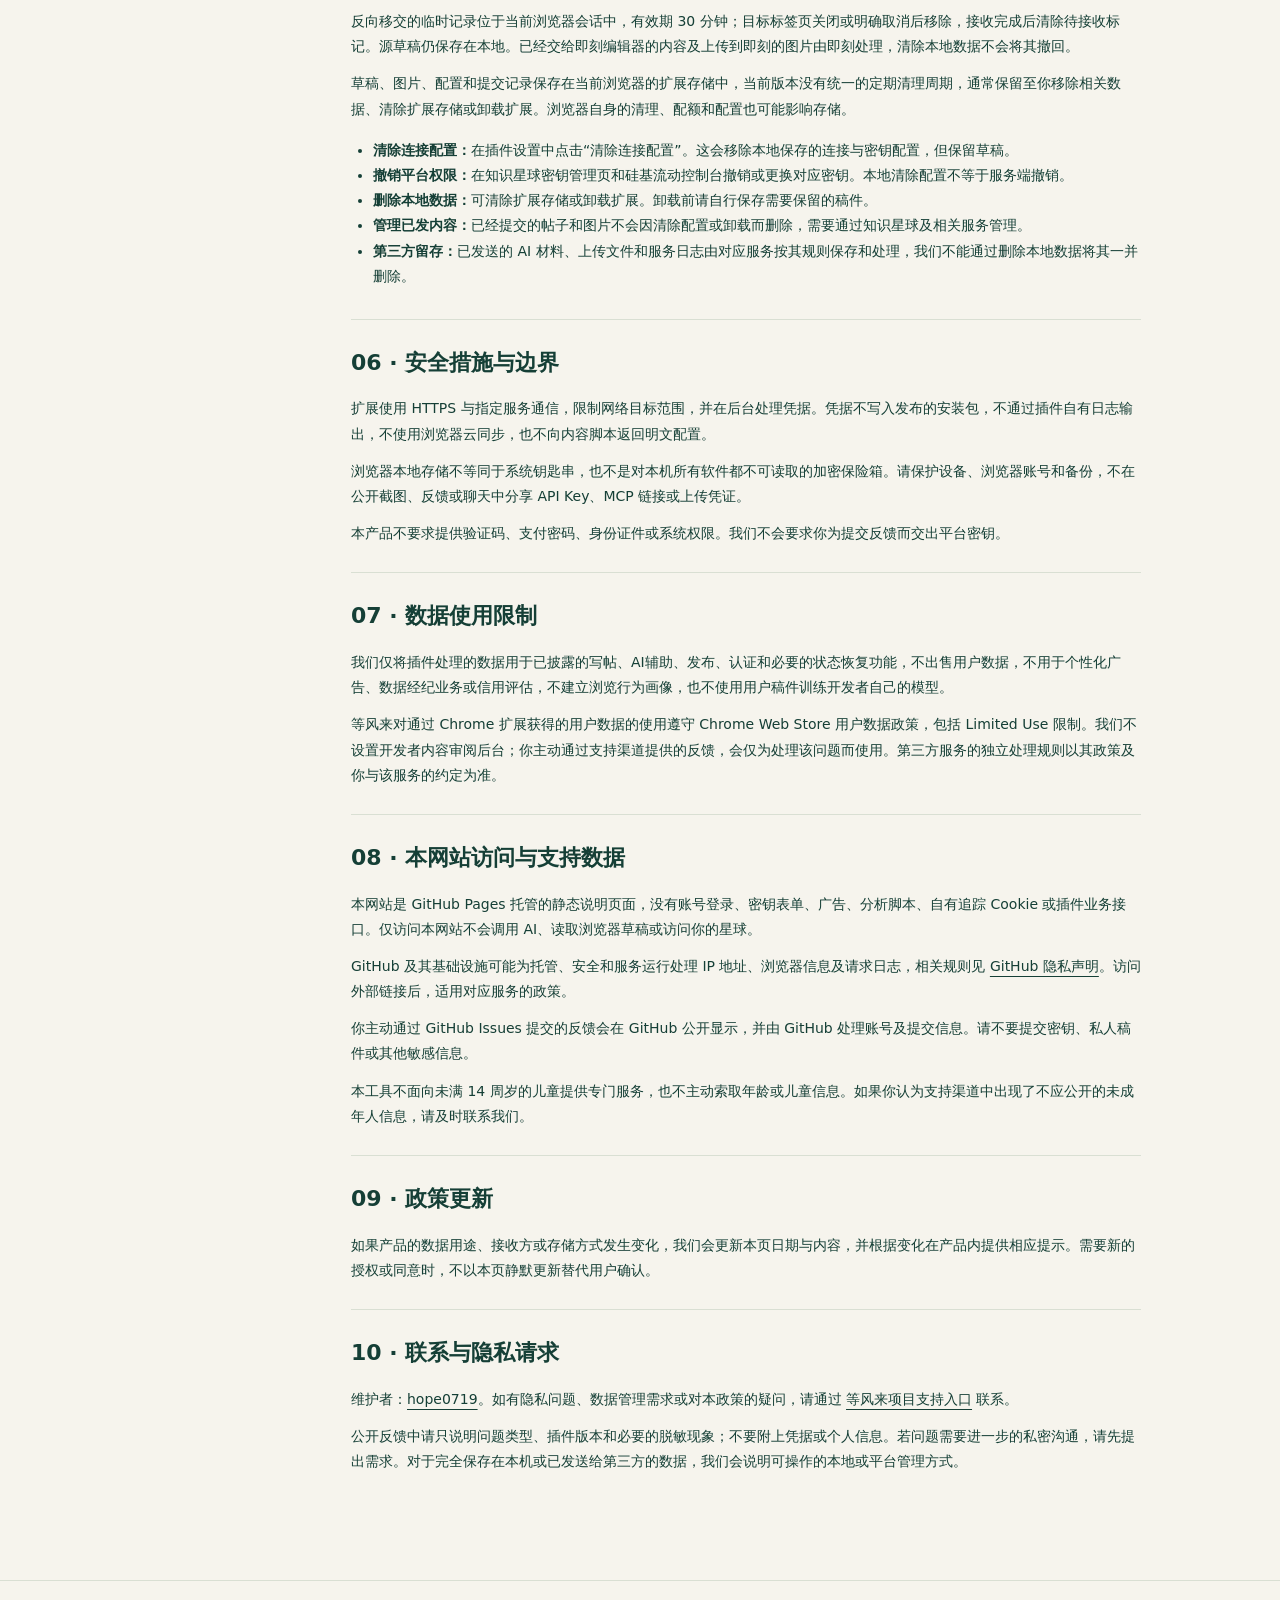
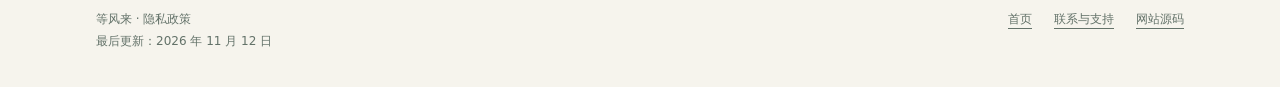
==== commit 36de4390: "Document Jike bidirectional draft transfer in privacy policy" ====
--- a/privacy.html
+++ b/privacy.html
@@ -1,10 +1,10 @@
 <!doctype html>
 <html lang="zh-CN"><head><meta charset="utf-8"><meta name="viewport" content="width=device-width,initial-scale=1"><meta name="description" content="等风来 Chrome 扩展隐私政策：数据类别、使用目的、第三方共享、存储和删除，以及开发者联系方式。"><meta name="theme-color" content="#153f36"><title>隐私政策 · 等风来</title><link rel="icon" type="image/svg+xml" href="assets/logo.svg"><link rel="stylesheet" href="styles.css"></head>
 <body><a class="skip" href="#main">跳到正文</a><header class="site-header"><div class="wrap header-inner"><a class="brand" href="./"><img src="assets/logo.svg" width="56" height="56" alt=""><span>等风来</span><small>隐私与支持</small></a><nav aria-label="主导航"><a href="./">首页</a><a href="privacy.html" aria-current="page">隐私政策</a><a href="support.html">使用与支持</a></nav></div></header>
-<main id="main" class="wrap"><header class="page-heading"><span class="eyebrow">Privacy policy</span><h1>隐私政策</h1><p>适用于「等风来」浏览器扩展及本说明网站。</p><div class="meta"><span>生效日期：2026 年 11 月 12 日</span><span>最后更新：2026 年 11 月 12 日</span><span>对应扩展版本：0.1.1</span></div></header>
+<main id="main" class="wrap"><header class="page-heading"><span class="eyebrow">Privacy policy</span><h1>隐私政策</h1><p>适用于「等风来」浏览器扩展及本说明网站。</p><div class="meta"><span>生效日期：2026 年 11 月 12 日</span><span>最后更新：2026 年 11 月 12 日</span><span>对应扩展版本：0.1.1；双向功能说明适用于 0.2.0 预览版</span></div></header>
 <div class="policy-layout"><aside class="toc" aria-label="政策目录"><a href="#scope">01 · 适用范围与维护者</a><a href="#data">02 · 数据与用途</a><a href="#sharing">03 · 第三方接收方</a><a href="#control">04 · 用户控制与同意</a><a href="#retention">05 · 保存与删除</a><a href="#security">06 · 安全措施</a><a href="#limited-use">07 · 使用限制</a><a href="#website">08 · 网站访问与支持</a><a href="#changes">09 · 政策更新</a><a href="#contact">10 · 联系方式</a></aside>
-<article class="policy"><div class="notice">核心说明：草稿和连接配置主要保存在你的浏览器。点击 AI 功能时，相关材料会发送给硅基流动；确认发布时，内容和图片会发送给知识星球及其图片上传服务。当前版本不使用开发者数据中转服务器。</div>
-<section id="scope"><h2>01 · 适用范围与维护者</h2><p>「等风来」是独立浏览器扩展，帮助用户将正在浏览的线索整理成图文草稿，并在确认后发布到知识星球。AI 评估和润色属于该写帖流程的一部分。</p><p>本产品及网站由 GitHub 账号 <a href="https://github.com/hope0719" rel="noopener noreferrer">hope0719</a> 维护。本文中“我们”指等风来的维护者。产品与知识星球、硅基流动以及界面中展示的社群无官方隶属关系。</p><p>第三方服务分别依其政策处理收到的数据。本政策说明插件自身的行为，不代替第三方政策，也不承诺第三方不保留数据或不将数据用于其他用途。</p></section>
+<article class="policy"><div class="notice">核心说明：草稿和连接配置主要保存在你的浏览器。点击 AI 功能时，相关材料会发送给硅基流动；确认向星球发布时，内容和图片会发送给知识星球及其图片上传服务；使用反向功能并点击填入即刻时，内容和配图会交给即刻原生编辑器。当前版本不使用开发者数据中转服务器。</div>
+<section id="scope"><h2>01 · 适用范围与维护者</h2><p>「等风来」是独立浏览器扩展，帮助用户将正在浏览的线索整理成图文草稿，并在确认后发布到知识星球。AI 评估和润色属于该写帖流程的一部分。</p><p>本产品及网站由 GitHub 账号 <a href="https://github.com/hope0719" rel="noopener noreferrer">hope0719</a> 维护。本文中“我们”指等风来的维护者。产品与知识星球、硅基流动、即刻以及界面中展示的社群无官方隶属关系。</p><p>第三方服务分别依其政策处理收到的数据。本政策说明插件自身的行为，不代替第三方政策，也不承诺第三方不保留数据或不将数据用于其他用途。</p></section>
 <section id="data"><h2>02 · 处理哪些数据，为什么使用</h2><div class="table-wrap"><table><thead><tr><th scope="col">数据类别</th><th scope="col">内容与来源</th><th scope="col">用途与处理位置</th></tr></thead><tbody>
 <tr><td>所选页面内容</td><td>用户打开写帖框时读取的原文、作者、标题、来源链接和图片引用。</td><td>用于呈现来源和初始化草稿，保存在当前浏览器。仅在支持的网站提供入口，不读取无关网站或完整浏览历史。</td></tr>
 <tr><td>草稿与附件</td><td>用户输入的正文、选择或粘贴的图片、标签和目标星球。</td><td>用于本地编辑和保存；点击 AI 功能时发送所需材料，确认发布时提交确认稿及所选图片。</td></tr>
@@ -16,10 +16,10 @@
 <tr><td>知识星球<br><code>mcp.zsxq.com</code></td><td>连接测试或编辑器检查连接时读取账号与星球；发布时获取标签、上传凭证并创建主题。</td><td>MCP 认证信息、必要接口参数；确认发布后的正文、标签、图片编号及目标星球。</td></tr>
 <tr><td>七牛图片上传服务<br><code>up-z1.qiniup.com</code></td><td>在确认发布且包含图片时，使用知识星球提供的凭证上传。</td><td>所选图片二进制、图片元数据及短期上传凭证。上传结果由服务商回调知识星球。</td></tr>
 <tr><td>硅基流动<br><code>api.siliconflow.cn</code></td><td>连接测试读取模型列表；在已同意 AI 数据发送且点击评估或润色时进行推理。</td><td>API Key、模型、必要提示词，以及对应的原文、草稿、作者信息、所附图片和调用参数。</td></tr>
-<tr><td>原站图片服务</td><td>用户选择添加原帖配图时下载该图片。</td><td>所选图片地址及网络请求元数据。支持的域名包括 <code>pbs.twimg.com</code>、<code>mmbiz.qpic.cn</code>、<code>i.redd.it</code>、<code>preview.redd.it</code> 和 <code>external-preview.redd.it</code>。</td></tr>
+<tr><td>即刻<br><code>web.okjike.com</code></td><td>0.2.0 起，用户将星球草稿带到即刻并点击“填入即刻发帖框”时，使用原生编辑器接收正文，并由即刻处理图片上传。最后由用户在即刻点击“发送”。</td><td>用户确认的正文、主动附带的来源链接和所选 PNG/JPEG 图片。插件不读取或保存即刻登录令牌，不额外索取即刻 API Key；登录由即刻网页处理。</td></tr><tr><td>原站图片服务</td><td>用户选择添加原帖配图时下载该图片。</td><td>所选图片地址及网络请求元数据。支持的域名包括 <code>pbs.twimg.com</code>、<code>mmbiz.qpic.cn</code>、<code>i.redd.it</code>、<code>preview.redd.it</code> 、<code>external-preview.redd.it</code>、<code>cdnv2.ruguoapp.com</code>、<code>cdn.ruguoapp.com</code> 和 <code>images.zsxq.com</code>。</td></tr>
 </tbody></table></div><p>网络服务在接收请求时还可能获得 IP 地址、时间、请求大小及服务运行所需的技术信息。用户选择的服务和网络路径可能涉及不同地区；请在发送内容前查看对应服务的数据处理规则。</p><p>第三方政策：<a href="https://support.zsxq.com/privacy.html" rel="noopener noreferrer">知识星球隐私政策</a>、<a href="https://docs.siliconflow.cn/docs/legals/privacy-policy" rel="noopener noreferrer">硅基流动隐私政策</a>、<a href="https://www.qiniu.com/privacy-right" rel="noopener noreferrer">七牛隐私政策</a>。已发布内容的访问范围由目标星球及知识星球的规则决定。</p></section>
-<section id="control"><h2>04 · 用户控制与同意</h2><h3>知识星球连接怎么填写</h3><p>打开<a href="https://garden.zsxq.com/jasmine/" target="_blank" rel="noopener noreferrer">知识星球官方密钥管理页</a>，以下两种方式任选一种，粘贴到插件设置中的同一个“MCP 链接或 API Key”输入框：</p><ul><li><strong>MCP 链接：</strong>点击“复制链接”，粘贴完整的官方 MCP 地址，格式为 https://mcp.zsxq.com/topic/mcp?api_key=你的密钥。</li><li><strong>API Key：</strong>点击“查看密钥”，只复制密钥本身，不需要复制网址或添加 api_key=。</li></ul><p>无需同时填写两种。点击“保存配置”后，再点击“测试连接”。填入 API Key 时，插件会在浏览器内组成官方连接地址；粘贴 MCP 链接时，插件会识别其中的密钥。两种方式均只向知识星球官方接口认证。保存后点击“显示”，统一展示对应的 API Key；留空保存会保留已有连接。</p><ul><li>填写连接配置前，可以先阅读本政策与插件内的数据使用说明。</li><li>密钥默认隐藏；在插件设置页明确点击“显示”时，可以查看当前输入或已保存的对应密钥，点击“隐藏”或离开设置页后重新遮蔽。请避免在密钥可见时截图或共享屏幕。</li><li>AI 功能要求在设置中了解并勾选数据发送说明；只有明确点击评估或润色后才发送相应材料。你可以取消勾选以停止后续 AI 调用。</li><li>是否附上来源链接、添加哪些图片、选择哪些目标及标签，由你在编辑器中决定。</li><li>只有确认发布后才会提交创建请求。响应不确定时不自动重发，也不要求读取星球主题列表才能发布。</li><li>你可以只使用本地草稿编辑功能，不调用 AI 或发布接口。</li></ul></section>
-<section id="retention"><h2>05 · 保存时间与删除方式</h2><p>草稿、图片、配置和提交记录保存在当前浏览器的扩展存储中，当前版本没有统一的定期清理周期，通常保留至你移除相关数据、清除扩展存储或卸载扩展。浏览器自身的清理、配额和配置也可能影响存储。</p><ul><li><strong>清除连接配置：</strong>在插件设置中点击“清除连接配置”。这会移除本地保存的连接与密钥配置，但保留草稿。</li><li><strong>撤销平台权限：</strong>在知识星球密钥管理页和硅基流动控制台撤销或更换对应密钥。本地清除配置不等于服务端撤销。</li><li><strong>删除本地数据：</strong>可清除扩展存储或卸载扩展。卸载前请自行保存需要保留的稿件。</li><li><strong>管理已发内容：</strong>已经提交的帖子和图片不会因清除配置或卸载而删除，需要通过知识星球及相关服务管理。</li><li><strong>第三方留存：</strong>已发送的 AI 材料、上传文件和服务日志由对应服务按其规则保存和处理，我们不能通过删除本地数据将其一并删除。</li></ul></section>
+<section id="control"><h2>04 · 用户控制与同意</h2><h3>即刻与星球双向整理（0.2.0 预览版）</h3><p>即刻动态详情可作为发往所选星球的来源。反向操作在你当前已打开且可以查看的任意星球帖子旁提供入口，不批量读取社群，也不使用 MCP 读取来源原帖。折叠内容需先展开；没有帖子直达链接时，来源指向当前星球页面。</p><p>点击“前往即刻确认发布”会打开即刻，并将确认稿绑定到这个标签页；再点击“填入即刻发帖框”才将内容和所选图片交给即刻，其中图片会开始上传。请核对账号、圈子、配图和上传结果，最后在即刻点击“发送”。仅填入不代表已经发布成功。请只公开分享你有权分享的内容。</p><h3>知识星球连接怎么填写</h3><p>打开<a href="https://garden.zsxq.com/jasmine/" target="_blank" rel="noopener noreferrer">知识星球官方密钥管理页</a>，以下两种方式任选一种，粘贴到插件设置中的同一个“MCP 链接或 API Key”输入框：</p><ul><li><strong>MCP 链接：</strong>点击“复制链接”，粘贴完整的官方 MCP 地址，格式为 https://mcp.zsxq.com/topic/mcp?api_key=你的密钥。</li><li><strong>API Key：</strong>点击“查看密钥”，只复制密钥本身，不需要复制网址或添加 api_key=。</li></ul><p>无需同时填写两种。点击“保存配置”后，再点击“测试连接”。填入 API Key 时，插件会在浏览器内组成官方连接地址；粘贴 MCP 链接时，插件会识别其中的密钥。两种方式均只向知识星球官方接口认证。保存后点击“显示”，统一展示对应的 API Key；留空保存会保留已有连接。</p><ul><li>填写连接配置前，可以先阅读本政策与插件内的数据使用说明。</li><li>密钥默认隐藏；在插件设置页明确点击“显示”时，可以查看当前输入或已保存的对应密钥，点击“隐藏”或离开设置页后重新遮蔽。请避免在密钥可见时截图或共享屏幕。</li><li>AI 功能要求在设置中了解并勾选数据发送说明；只有明确点击评估或润色后才发送相应材料。你可以取消勾选以停止后续 AI 调用。</li><li>是否附上来源链接、添加哪些图片、选择哪些目标及标签，由你在编辑器中决定。</li><li>只有确认发布后才会提交创建请求。响应不确定时不自动重发，也不要求读取星球主题列表才能发布。</li><li>你可以只使用本地草稿编辑功能，不调用 AI 或发布接口。</li></ul></section>
+<section id="retention"><h2>05 · 保存时间与删除方式</h2><p>反向移交的临时记录位于当前浏览器会话中，有效期 30 分钟；目标标签页关闭或明确取消后移除，接收完成后清除待接收标记。源草稿仍保存在本地。已经交给即刻编辑器的内容及上传到即刻的图片由即刻处理，清除本地数据不会将其撤回。</p><p>草稿、图片、配置和提交记录保存在当前浏览器的扩展存储中，当前版本没有统一的定期清理周期，通常保留至你移除相关数据、清除扩展存储或卸载扩展。浏览器自身的清理、配额和配置也可能影响存储。</p><ul><li><strong>清除连接配置：</strong>在插件设置中点击“清除连接配置”。这会移除本地保存的连接与密钥配置，但保留草稿。</li><li><strong>撤销平台权限：</strong>在知识星球密钥管理页和硅基流动控制台撤销或更换对应密钥。本地清除配置不等于服务端撤销。</li><li><strong>删除本地数据：</strong>可清除扩展存储或卸载扩展。卸载前请自行保存需要保留的稿件。</li><li><strong>管理已发内容：</strong>已经提交的帖子和图片不会因清除配置或卸载而删除，需要通过知识星球及相关服务管理。</li><li><strong>第三方留存：</strong>已发送的 AI 材料、上传文件和服务日志由对应服务按其规则保存和处理，我们不能通过删除本地数据将其一并删除。</li></ul></section>
 <section id="security"><h2>06 · 安全措施与边界</h2><p>扩展使用 HTTPS 与指定服务通信，限制网络目标范围，并在后台处理凭据。凭据不写入发布的安装包，不通过插件自有日志输出，不使用浏览器云同步，也不向内容脚本返回明文配置。</p><p>浏览器本地存储不等同于系统钥匙串，也不是对本机所有软件都不可读取的加密保险箱。请保护设备、浏览器账号和备份，不在公开截图、反馈或聊天中分享 API Key、MCP 链接或上传凭证。</p><p>本产品不要求提供验证码、支付密码、身份证件或系统权限。我们不会要求你为提交反馈而交出平台密钥。</p></section>
 <section id="limited-use"><h2>07 · 数据使用限制</h2><p>我们仅将插件处理的数据用于已披露的写帖、AI辅助、发布、认证和必要的状态恢复功能，不出售用户数据，不用于个性化广告、数据经纪业务或信用评估，不建立浏览行为画像，也不使用用户稿件训练开发者自己的模型。</p><p>等风来对通过 Chrome 扩展获得的用户数据的使用遵守 Chrome Web Store 用户数据政策，包括 Limited Use 限制。我们不设置开发者内容审阅后台；你主动通过支持渠道提供的反馈，会仅为处理该问题而使用。第三方服务的独立处理规则以其政策及你与该服务的约定为准。</p></section>
 <section id="website"><h2>08 · 本网站访问与支持数据</h2><p>本网站是 GitHub Pages 托管的静态说明页面，没有账号登录、密钥表单、广告、分析脚本、自有追踪 Cookie 或插件业务接口。仅访问本网站不会调用 AI、读取浏览器草稿或访问你的星球。</p><p>GitHub 及其基础设施可能为托管、安全和服务运行处理 IP 地址、浏览器信息及请求日志，相关规则见 <a href="https://docs.github.com/en/site-policy/privacy-policies/github-general-privacy-statement" rel="noopener noreferrer">GitHub 隐私声明</a>。访问外部链接后，适用对应服务的政策。</p><p>你主动通过 GitHub Issues 提交的反馈会在 GitHub 公开显示，并由 GitHub 处理账号及提交信息。请不要提交密钥、私人稿件或其他敏感信息。</p><p>本工具不面向未满 14 周岁的儿童提供专门服务，也不主动索取年龄或儿童信息。如果你认为支持渠道中出现了不应公开的未成年人信息，请及时联系我们。</p></section>
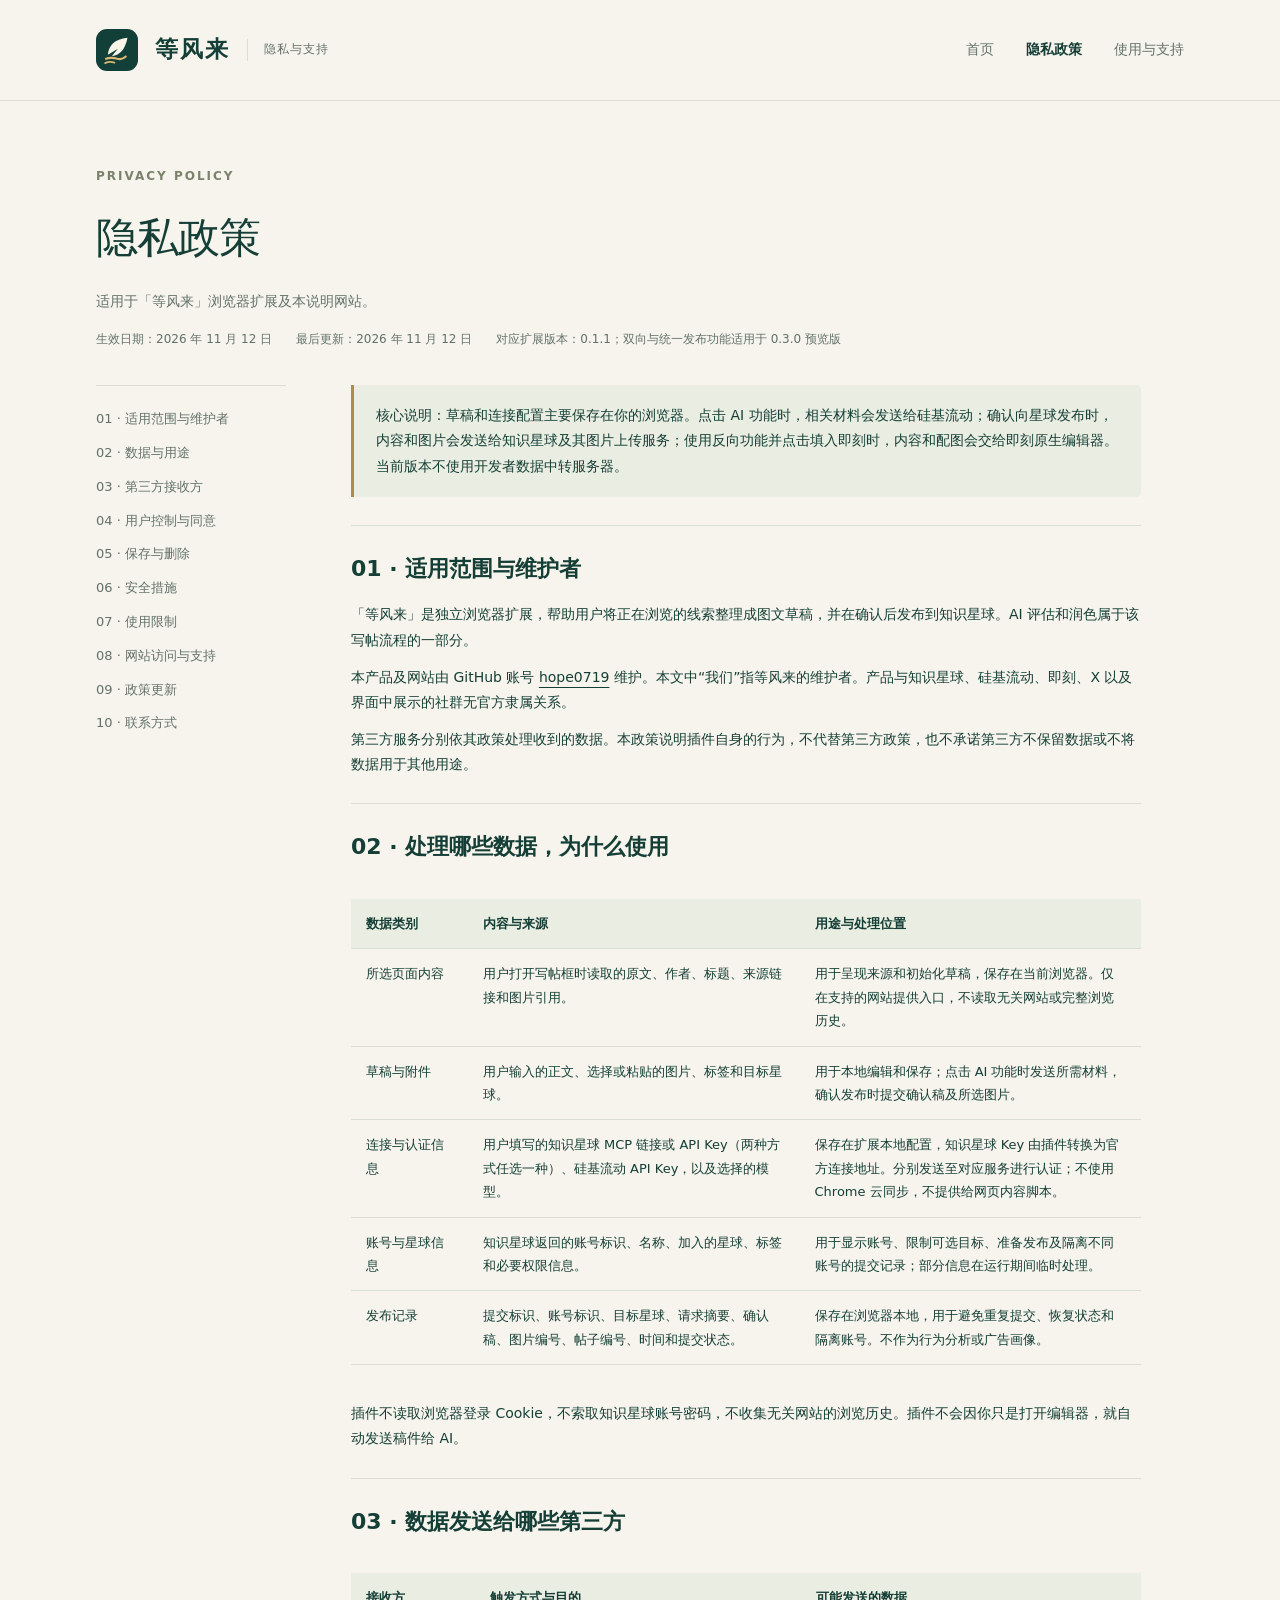
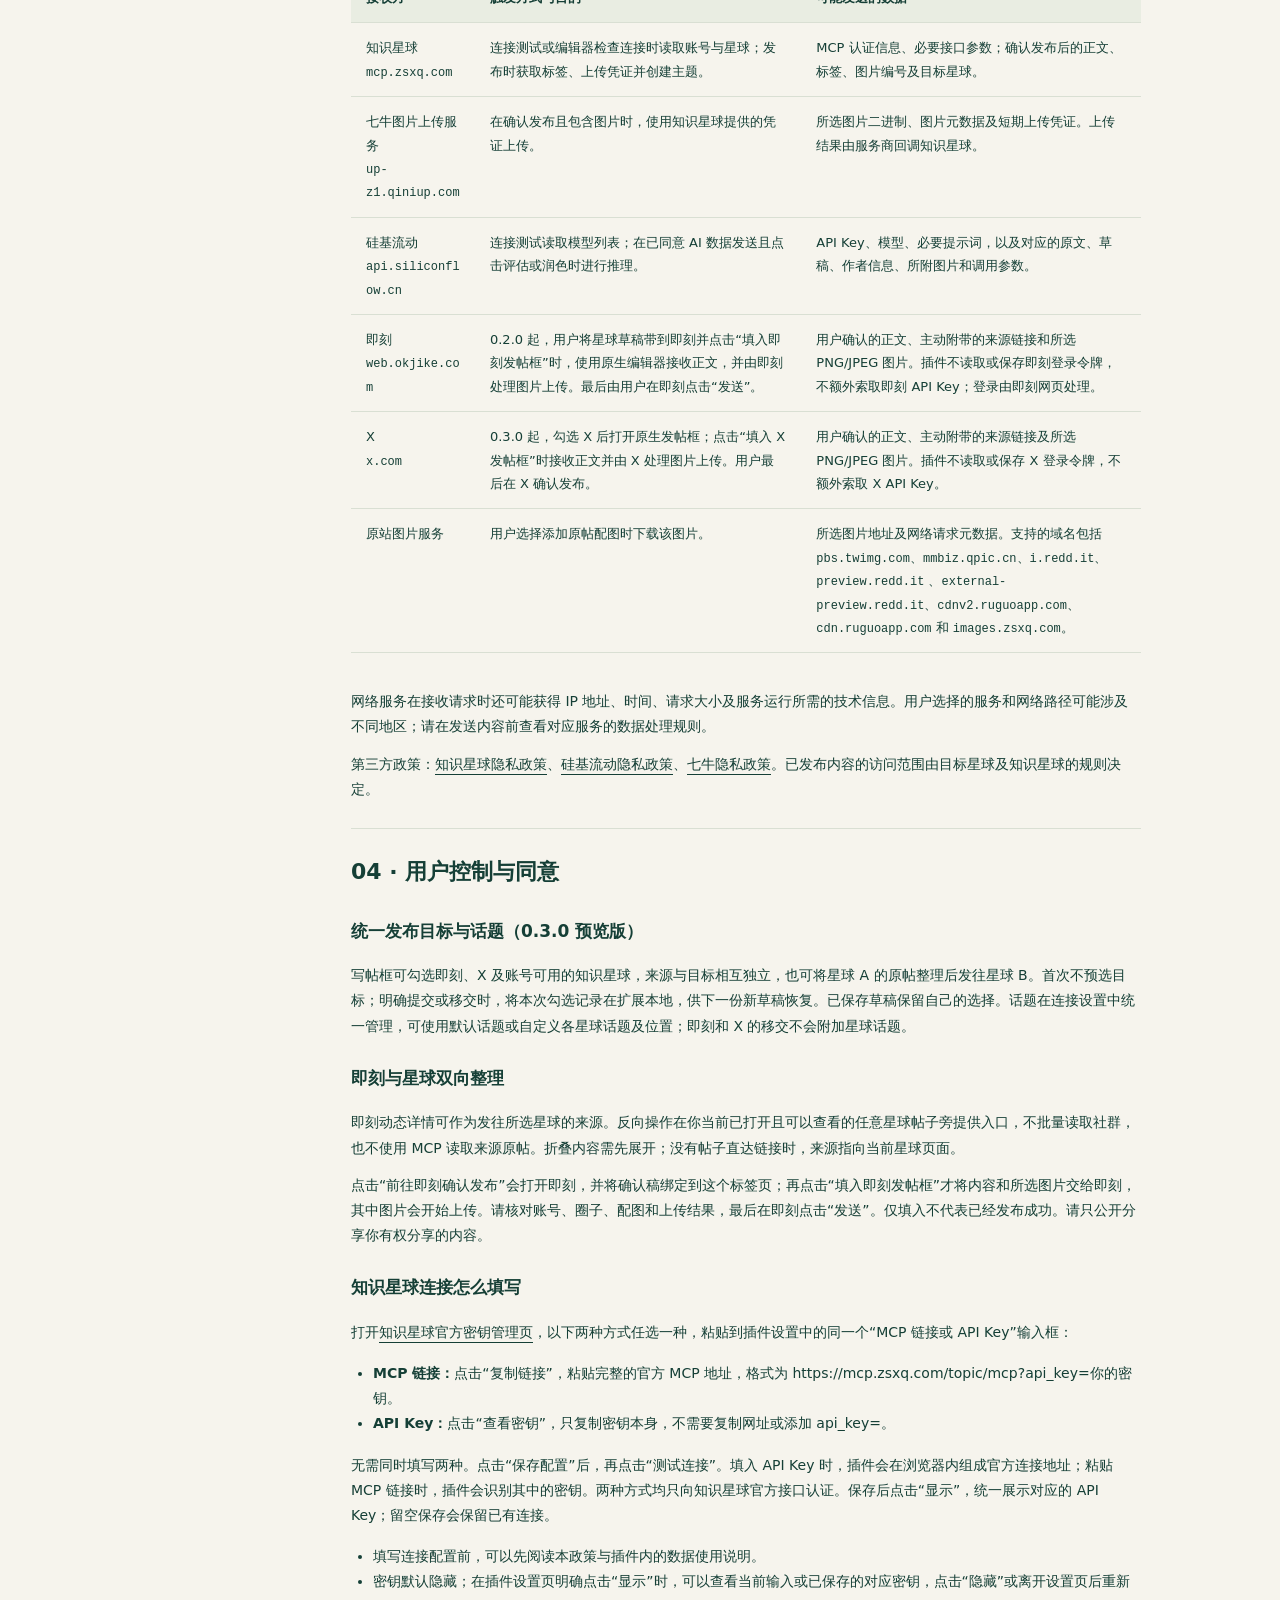
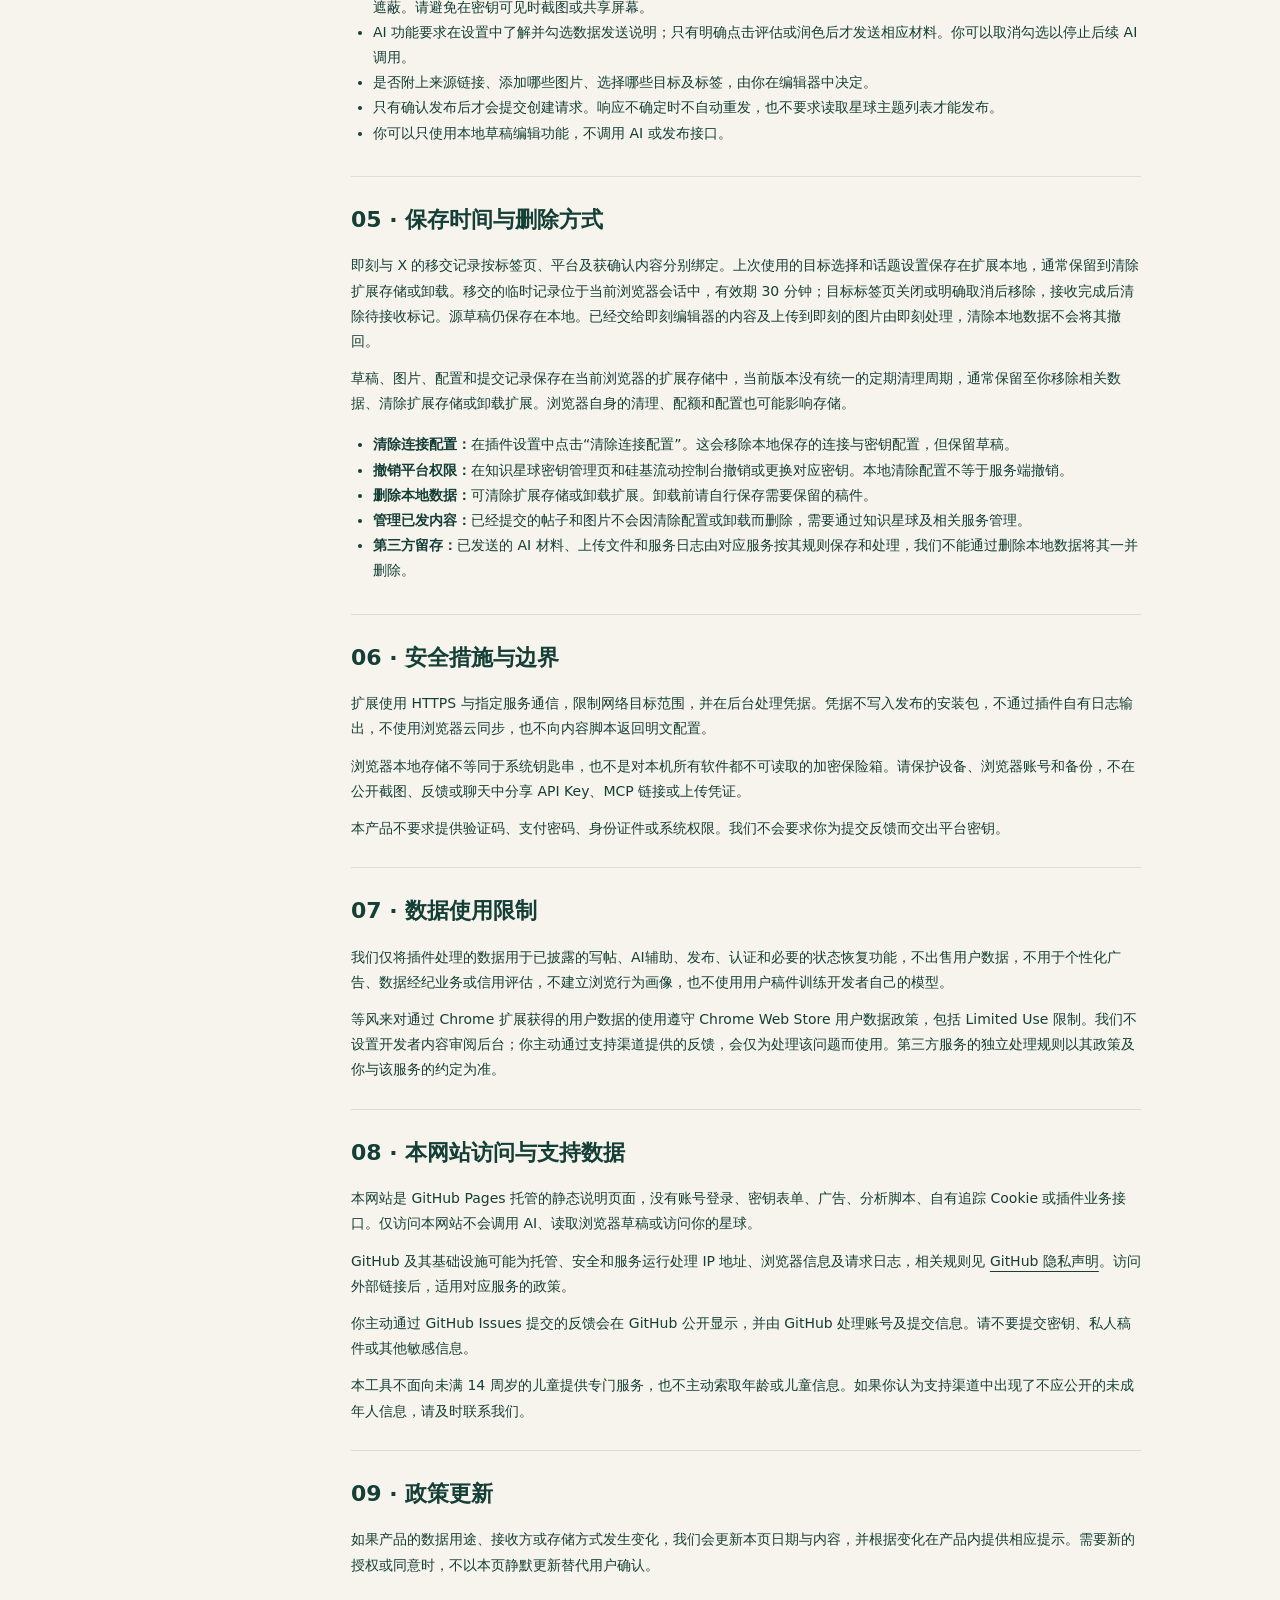
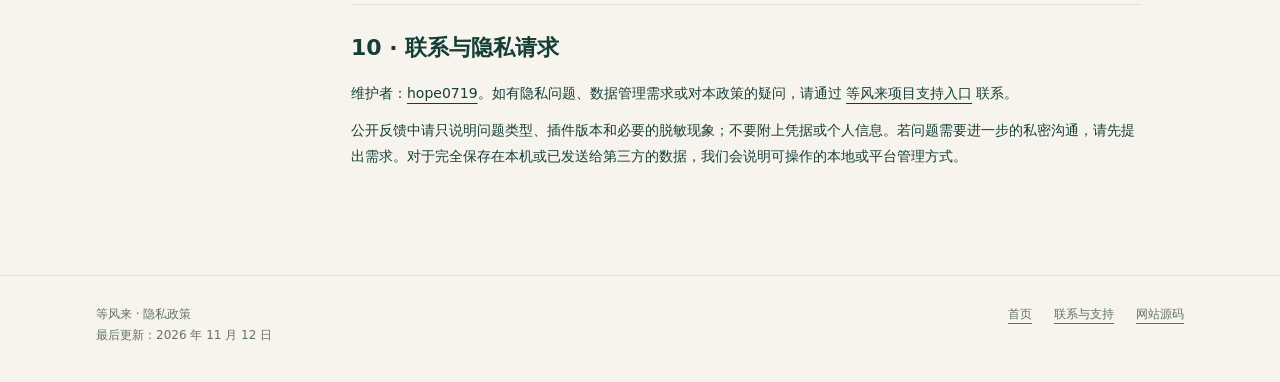
==== commit 5e6ddc75: "Document remembered destinations, X drafts and central topic settings" ====
--- a/privacy.html
+++ b/privacy.html
@@ -1,10 +1,10 @@
 <!doctype html>
 <html lang="zh-CN"><head><meta charset="utf-8"><meta name="viewport" content="width=device-width,initial-scale=1"><meta name="description" content="等风来 Chrome 扩展隐私政策：数据类别、使用目的、第三方共享、存储和删除，以及开发者联系方式。"><meta name="theme-color" content="#153f36"><title>隐私政策 · 等风来</title><link rel="icon" type="image/svg+xml" href="assets/logo.svg"><link rel="stylesheet" href="styles.css"></head>
 <body><a class="skip" href="#main">跳到正文</a><header class="site-header"><div class="wrap header-inner"><a class="brand" href="./"><img src="assets/logo.svg" width="56" height="56" alt=""><span>等风来</span><small>隐私与支持</small></a><nav aria-label="主导航"><a href="./">首页</a><a href="privacy.html" aria-current="page">隐私政策</a><a href="support.html">使用与支持</a></nav></div></header>
-<main id="main" class="wrap"><header class="page-heading"><span class="eyebrow">Privacy policy</span><h1>隐私政策</h1><p>适用于「等风来」浏览器扩展及本说明网站。</p><div class="meta"><span>生效日期：2026 年 11 月 12 日</span><span>最后更新：2026 年 11 月 12 日</span><span>对应扩展版本：0.1.1；双向功能说明适用于 0.2.0 预览版</span></div></header>
+<main id="main" class="wrap"><header class="page-heading"><span class="eyebrow">Privacy policy</span><h1>隐私政策</h1><p>适用于「等风来」浏览器扩展及本说明网站。</p><div class="meta"><span>生效日期：2026 年 11 月 12 日</span><span>最后更新：2026 年 11 月 12 日</span><span>对应扩展版本：0.1.1；双向与统一发布功能适用于 0.3.0 预览版</span></div></header>
 <div class="policy-layout"><aside class="toc" aria-label="政策目录"><a href="#scope">01 · 适用范围与维护者</a><a href="#data">02 · 数据与用途</a><a href="#sharing">03 · 第三方接收方</a><a href="#control">04 · 用户控制与同意</a><a href="#retention">05 · 保存与删除</a><a href="#security">06 · 安全措施</a><a href="#limited-use">07 · 使用限制</a><a href="#website">08 · 网站访问与支持</a><a href="#changes">09 · 政策更新</a><a href="#contact">10 · 联系方式</a></aside>
 <article class="policy"><div class="notice">核心说明：草稿和连接配置主要保存在你的浏览器。点击 AI 功能时，相关材料会发送给硅基流动；确认向星球发布时，内容和图片会发送给知识星球及其图片上传服务；使用反向功能并点击填入即刻时，内容和配图会交给即刻原生编辑器。当前版本不使用开发者数据中转服务器。</div>
-<section id="scope"><h2>01 · 适用范围与维护者</h2><p>「等风来」是独立浏览器扩展，帮助用户将正在浏览的线索整理成图文草稿，并在确认后发布到知识星球。AI 评估和润色属于该写帖流程的一部分。</p><p>本产品及网站由 GitHub 账号 <a href="https://github.com/hope0719" rel="noopener noreferrer">hope0719</a> 维护。本文中“我们”指等风来的维护者。产品与知识星球、硅基流动、即刻以及界面中展示的社群无官方隶属关系。</p><p>第三方服务分别依其政策处理收到的数据。本政策说明插件自身的行为，不代替第三方政策，也不承诺第三方不保留数据或不将数据用于其他用途。</p></section>
+<section id="scope"><h2>01 · 适用范围与维护者</h2><p>「等风来」是独立浏览器扩展，帮助用户将正在浏览的线索整理成图文草稿，并在确认后发布到知识星球。AI 评估和润色属于该写帖流程的一部分。</p><p>本产品及网站由 GitHub 账号 <a href="https://github.com/hope0719" rel="noopener noreferrer">hope0719</a> 维护。本文中“我们”指等风来的维护者。产品与知识星球、硅基流动、即刻、X 以及界面中展示的社群无官方隶属关系。</p><p>第三方服务分别依其政策处理收到的数据。本政策说明插件自身的行为，不代替第三方政策，也不承诺第三方不保留数据或不将数据用于其他用途。</p></section>
 <section id="data"><h2>02 · 处理哪些数据，为什么使用</h2><div class="table-wrap"><table><thead><tr><th scope="col">数据类别</th><th scope="col">内容与来源</th><th scope="col">用途与处理位置</th></tr></thead><tbody>
 <tr><td>所选页面内容</td><td>用户打开写帖框时读取的原文、作者、标题、来源链接和图片引用。</td><td>用于呈现来源和初始化草稿，保存在当前浏览器。仅在支持的网站提供入口，不读取无关网站或完整浏览历史。</td></tr>
 <tr><td>草稿与附件</td><td>用户输入的正文、选择或粘贴的图片、标签和目标星球。</td><td>用于本地编辑和保存；点击 AI 功能时发送所需材料，确认发布时提交确认稿及所选图片。</td></tr>
@@ -16,10 +16,10 @@
 <tr><td>知识星球<br><code>mcp.zsxq.com</code></td><td>连接测试或编辑器检查连接时读取账号与星球；发布时获取标签、上传凭证并创建主题。</td><td>MCP 认证信息、必要接口参数；确认发布后的正文、标签、图片编号及目标星球。</td></tr>
 <tr><td>七牛图片上传服务<br><code>up-z1.qiniup.com</code></td><td>在确认发布且包含图片时，使用知识星球提供的凭证上传。</td><td>所选图片二进制、图片元数据及短期上传凭证。上传结果由服务商回调知识星球。</td></tr>
 <tr><td>硅基流动<br><code>api.siliconflow.cn</code></td><td>连接测试读取模型列表；在已同意 AI 数据发送且点击评估或润色时进行推理。</td><td>API Key、模型、必要提示词，以及对应的原文、草稿、作者信息、所附图片和调用参数。</td></tr>
-<tr><td>即刻<br><code>web.okjike.com</code></td><td>0.2.0 起，用户将星球草稿带到即刻并点击“填入即刻发帖框”时，使用原生编辑器接收正文，并由即刻处理图片上传。最后由用户在即刻点击“发送”。</td><td>用户确认的正文、主动附带的来源链接和所选 PNG/JPEG 图片。插件不读取或保存即刻登录令牌，不额外索取即刻 API Key；登录由即刻网页处理。</td></tr><tr><td>原站图片服务</td><td>用户选择添加原帖配图时下载该图片。</td><td>所选图片地址及网络请求元数据。支持的域名包括 <code>pbs.twimg.com</code>、<code>mmbiz.qpic.cn</code>、<code>i.redd.it</code>、<code>preview.redd.it</code> 、<code>external-preview.redd.it</code>、<code>cdnv2.ruguoapp.com</code>、<code>cdn.ruguoapp.com</code> 和 <code>images.zsxq.com</code>。</td></tr>
+<tr><td>即刻<br><code>web.okjike.com</code></td><td>0.2.0 起，用户将星球草稿带到即刻并点击“填入即刻发帖框”时，使用原生编辑器接收正文，并由即刻处理图片上传。最后由用户在即刻点击“发送”。</td><td>用户确认的正文、主动附带的来源链接和所选 PNG/JPEG 图片。插件不读取或保存即刻登录令牌，不额外索取即刻 API Key；登录由即刻网页处理。</td></tr><tr><td>X<br><code>x.com</code></td><td>0.3.0 起，勾选 X 后打开原生发帖框；点击“填入 X 发帖框”时接收正文并由 X 处理图片上传。用户最后在 X 确认发布。</td><td>用户确认的正文、主动附带的来源链接及所选 PNG/JPEG 图片。插件不读取或保存 X 登录令牌，不额外索取 X API Key。</td></tr><tr><td>原站图片服务</td><td>用户选择添加原帖配图时下载该图片。</td><td>所选图片地址及网络请求元数据。支持的域名包括 <code>pbs.twimg.com</code>、<code>mmbiz.qpic.cn</code>、<code>i.redd.it</code>、<code>preview.redd.it</code> 、<code>external-preview.redd.it</code>、<code>cdnv2.ruguoapp.com</code>、<code>cdn.ruguoapp.com</code> 和 <code>images.zsxq.com</code>。</td></tr>
 </tbody></table></div><p>网络服务在接收请求时还可能获得 IP 地址、时间、请求大小及服务运行所需的技术信息。用户选择的服务和网络路径可能涉及不同地区；请在发送内容前查看对应服务的数据处理规则。</p><p>第三方政策：<a href="https://support.zsxq.com/privacy.html" rel="noopener noreferrer">知识星球隐私政策</a>、<a href="https://docs.siliconflow.cn/docs/legals/privacy-policy" rel="noopener noreferrer">硅基流动隐私政策</a>、<a href="https://www.qiniu.com/privacy-right" rel="noopener noreferrer">七牛隐私政策</a>。已发布内容的访问范围由目标星球及知识星球的规则决定。</p></section>
-<section id="control"><h2>04 · 用户控制与同意</h2><h3>即刻与星球双向整理（0.2.0 预览版）</h3><p>即刻动态详情可作为发往所选星球的来源。反向操作在你当前已打开且可以查看的任意星球帖子旁提供入口，不批量读取社群，也不使用 MCP 读取来源原帖。折叠内容需先展开；没有帖子直达链接时，来源指向当前星球页面。</p><p>点击“前往即刻确认发布”会打开即刻，并将确认稿绑定到这个标签页；再点击“填入即刻发帖框”才将内容和所选图片交给即刻，其中图片会开始上传。请核对账号、圈子、配图和上传结果，最后在即刻点击“发送”。仅填入不代表已经发布成功。请只公开分享你有权分享的内容。</p><h3>知识星球连接怎么填写</h3><p>打开<a href="https://garden.zsxq.com/jasmine/" target="_blank" rel="noopener noreferrer">知识星球官方密钥管理页</a>，以下两种方式任选一种，粘贴到插件设置中的同一个“MCP 链接或 API Key”输入框：</p><ul><li><strong>MCP 链接：</strong>点击“复制链接”，粘贴完整的官方 MCP 地址，格式为 https://mcp.zsxq.com/topic/mcp?api_key=你的密钥。</li><li><strong>API Key：</strong>点击“查看密钥”，只复制密钥本身，不需要复制网址或添加 api_key=。</li></ul><p>无需同时填写两种。点击“保存配置”后，再点击“测试连接”。填入 API Key 时，插件会在浏览器内组成官方连接地址；粘贴 MCP 链接时，插件会识别其中的密钥。两种方式均只向知识星球官方接口认证。保存后点击“显示”，统一展示对应的 API Key；留空保存会保留已有连接。</p><ul><li>填写连接配置前，可以先阅读本政策与插件内的数据使用说明。</li><li>密钥默认隐藏；在插件设置页明确点击“显示”时，可以查看当前输入或已保存的对应密钥，点击“隐藏”或离开设置页后重新遮蔽。请避免在密钥可见时截图或共享屏幕。</li><li>AI 功能要求在设置中了解并勾选数据发送说明；只有明确点击评估或润色后才发送相应材料。你可以取消勾选以停止后续 AI 调用。</li><li>是否附上来源链接、添加哪些图片、选择哪些目标及标签，由你在编辑器中决定。</li><li>只有确认发布后才会提交创建请求。响应不确定时不自动重发，也不要求读取星球主题列表才能发布。</li><li>你可以只使用本地草稿编辑功能，不调用 AI 或发布接口。</li></ul></section>
-<section id="retention"><h2>05 · 保存时间与删除方式</h2><p>反向移交的临时记录位于当前浏览器会话中，有效期 30 分钟；目标标签页关闭或明确取消后移除，接收完成后清除待接收标记。源草稿仍保存在本地。已经交给即刻编辑器的内容及上传到即刻的图片由即刻处理，清除本地数据不会将其撤回。</p><p>草稿、图片、配置和提交记录保存在当前浏览器的扩展存储中，当前版本没有统一的定期清理周期，通常保留至你移除相关数据、清除扩展存储或卸载扩展。浏览器自身的清理、配额和配置也可能影响存储。</p><ul><li><strong>清除连接配置：</strong>在插件设置中点击“清除连接配置”。这会移除本地保存的连接与密钥配置，但保留草稿。</li><li><strong>撤销平台权限：</strong>在知识星球密钥管理页和硅基流动控制台撤销或更换对应密钥。本地清除配置不等于服务端撤销。</li><li><strong>删除本地数据：</strong>可清除扩展存储或卸载扩展。卸载前请自行保存需要保留的稿件。</li><li><strong>管理已发内容：</strong>已经提交的帖子和图片不会因清除配置或卸载而删除，需要通过知识星球及相关服务管理。</li><li><strong>第三方留存：</strong>已发送的 AI 材料、上传文件和服务日志由对应服务按其规则保存和处理，我们不能通过删除本地数据将其一并删除。</li></ul></section>
+<section id="control"><h2>04 · 用户控制与同意</h2><h3>统一发布目标与话题（0.3.0 预览版）</h3><p>写帖框可勾选即刻、X 及账号可用的知识星球，来源与目标相互独立，也可将星球 A 的原帖整理后发往星球 B。首次不预选目标；明确提交或移交时，将本次勾选记录在扩展本地，供下一份新草稿恢复。已保存草稿保留自己的选择。话题在连接设置中统一管理，可使用默认话题或自定义各星球话题及位置；即刻和 X 的移交不会附加星球话题。</p><h3>即刻与星球双向整理</h3><p>即刻动态详情可作为发往所选星球的来源。反向操作在你当前已打开且可以查看的任意星球帖子旁提供入口，不批量读取社群，也不使用 MCP 读取来源原帖。折叠内容需先展开；没有帖子直达链接时，来源指向当前星球页面。</p><p>点击“前往即刻确认发布”会打开即刻，并将确认稿绑定到这个标签页；再点击“填入即刻发帖框”才将内容和所选图片交给即刻，其中图片会开始上传。请核对账号、圈子、配图和上传结果，最后在即刻点击“发送”。仅填入不代表已经发布成功。请只公开分享你有权分享的内容。</p><h3>知识星球连接怎么填写</h3><p>打开<a href="https://garden.zsxq.com/jasmine/" target="_blank" rel="noopener noreferrer">知识星球官方密钥管理页</a>，以下两种方式任选一种，粘贴到插件设置中的同一个“MCP 链接或 API Key”输入框：</p><ul><li><strong>MCP 链接：</strong>点击“复制链接”，粘贴完整的官方 MCP 地址，格式为 https://mcp.zsxq.com/topic/mcp?api_key=你的密钥。</li><li><strong>API Key：</strong>点击“查看密钥”，只复制密钥本身，不需要复制网址或添加 api_key=。</li></ul><p>无需同时填写两种。点击“保存配置”后，再点击“测试连接”。填入 API Key 时，插件会在浏览器内组成官方连接地址；粘贴 MCP 链接时，插件会识别其中的密钥。两种方式均只向知识星球官方接口认证。保存后点击“显示”，统一展示对应的 API Key；留空保存会保留已有连接。</p><ul><li>填写连接配置前，可以先阅读本政策与插件内的数据使用说明。</li><li>密钥默认隐藏；在插件设置页明确点击“显示”时，可以查看当前输入或已保存的对应密钥，点击“隐藏”或离开设置页后重新遮蔽。请避免在密钥可见时截图或共享屏幕。</li><li>AI 功能要求在设置中了解并勾选数据发送说明；只有明确点击评估或润色后才发送相应材料。你可以取消勾选以停止后续 AI 调用。</li><li>是否附上来源链接、添加哪些图片、选择哪些目标及标签，由你在编辑器中决定。</li><li>只有确认发布后才会提交创建请求。响应不确定时不自动重发，也不要求读取星球主题列表才能发布。</li><li>你可以只使用本地草稿编辑功能，不调用 AI 或发布接口。</li></ul></section>
+<section id="retention"><h2>05 · 保存时间与删除方式</h2><p>即刻与 X 的移交记录按标签页、平台及获确认内容分别绑定。上次使用的目标选择和话题设置保存在扩展本地，通常保留到清除扩展存储或卸载。移交的临时记录位于当前浏览器会话中，有效期 30 分钟；目标标签页关闭或明确取消后移除，接收完成后清除待接收标记。源草稿仍保存在本地。已经交给即刻编辑器的内容及上传到即刻的图片由即刻处理，清除本地数据不会将其撤回。</p><p>草稿、图片、配置和提交记录保存在当前浏览器的扩展存储中，当前版本没有统一的定期清理周期，通常保留至你移除相关数据、清除扩展存储或卸载扩展。浏览器自身的清理、配额和配置也可能影响存储。</p><ul><li><strong>清除连接配置：</strong>在插件设置中点击“清除连接配置”。这会移除本地保存的连接与密钥配置，但保留草稿。</li><li><strong>撤销平台权限：</strong>在知识星球密钥管理页和硅基流动控制台撤销或更换对应密钥。本地清除配置不等于服务端撤销。</li><li><strong>删除本地数据：</strong>可清除扩展存储或卸载扩展。卸载前请自行保存需要保留的稿件。</li><li><strong>管理已发内容：</strong>已经提交的帖子和图片不会因清除配置或卸载而删除，需要通过知识星球及相关服务管理。</li><li><strong>第三方留存：</strong>已发送的 AI 材料、上传文件和服务日志由对应服务按其规则保存和处理，我们不能通过删除本地数据将其一并删除。</li></ul></section>
 <section id="security"><h2>06 · 安全措施与边界</h2><p>扩展使用 HTTPS 与指定服务通信，限制网络目标范围，并在后台处理凭据。凭据不写入发布的安装包，不通过插件自有日志输出，不使用浏览器云同步，也不向内容脚本返回明文配置。</p><p>浏览器本地存储不等同于系统钥匙串，也不是对本机所有软件都不可读取的加密保险箱。请保护设备、浏览器账号和备份，不在公开截图、反馈或聊天中分享 API Key、MCP 链接或上传凭证。</p><p>本产品不要求提供验证码、支付密码、身份证件或系统权限。我们不会要求你为提交反馈而交出平台密钥。</p></section>
 <section id="limited-use"><h2>07 · 数据使用限制</h2><p>我们仅将插件处理的数据用于已披露的写帖、AI辅助、发布、认证和必要的状态恢复功能，不出售用户数据，不用于个性化广告、数据经纪业务或信用评估，不建立浏览行为画像，也不使用用户稿件训练开发者自己的模型。</p><p>等风来对通过 Chrome 扩展获得的用户数据的使用遵守 Chrome Web Store 用户数据政策，包括 Limited Use 限制。我们不设置开发者内容审阅后台；你主动通过支持渠道提供的反馈，会仅为处理该问题而使用。第三方服务的独立处理规则以其政策及你与该服务的约定为准。</p></section>
 <section id="website"><h2>08 · 本网站访问与支持数据</h2><p>本网站是 GitHub Pages 托管的静态说明页面，没有账号登录、密钥表单、广告、分析脚本、自有追踪 Cookie 或插件业务接口。仅访问本网站不会调用 AI、读取浏览器草稿或访问你的星球。</p><p>GitHub 及其基础设施可能为托管、安全和服务运行处理 IP 地址、浏览器信息及请求日志，相关规则见 <a href="https://docs.github.com/en/site-policy/privacy-policies/github-general-privacy-statement" rel="noopener noreferrer">GitHub 隐私声明</a>。访问外部链接后，适用对应服务的政策。</p><p>你主动通过 GitHub Issues 提交的反馈会在 GitHub 公开显示，并由 GitHub 处理账号及提交信息。请不要提交密钥、私人稿件或其他敏感信息。</p><p>本工具不面向未满 14 周岁的儿童提供专门服务，也不主动索取年龄或儿童信息。如果你认为支持渠道中出现了不应公开的未成年人信息，请及时联系我们。</p></section>
